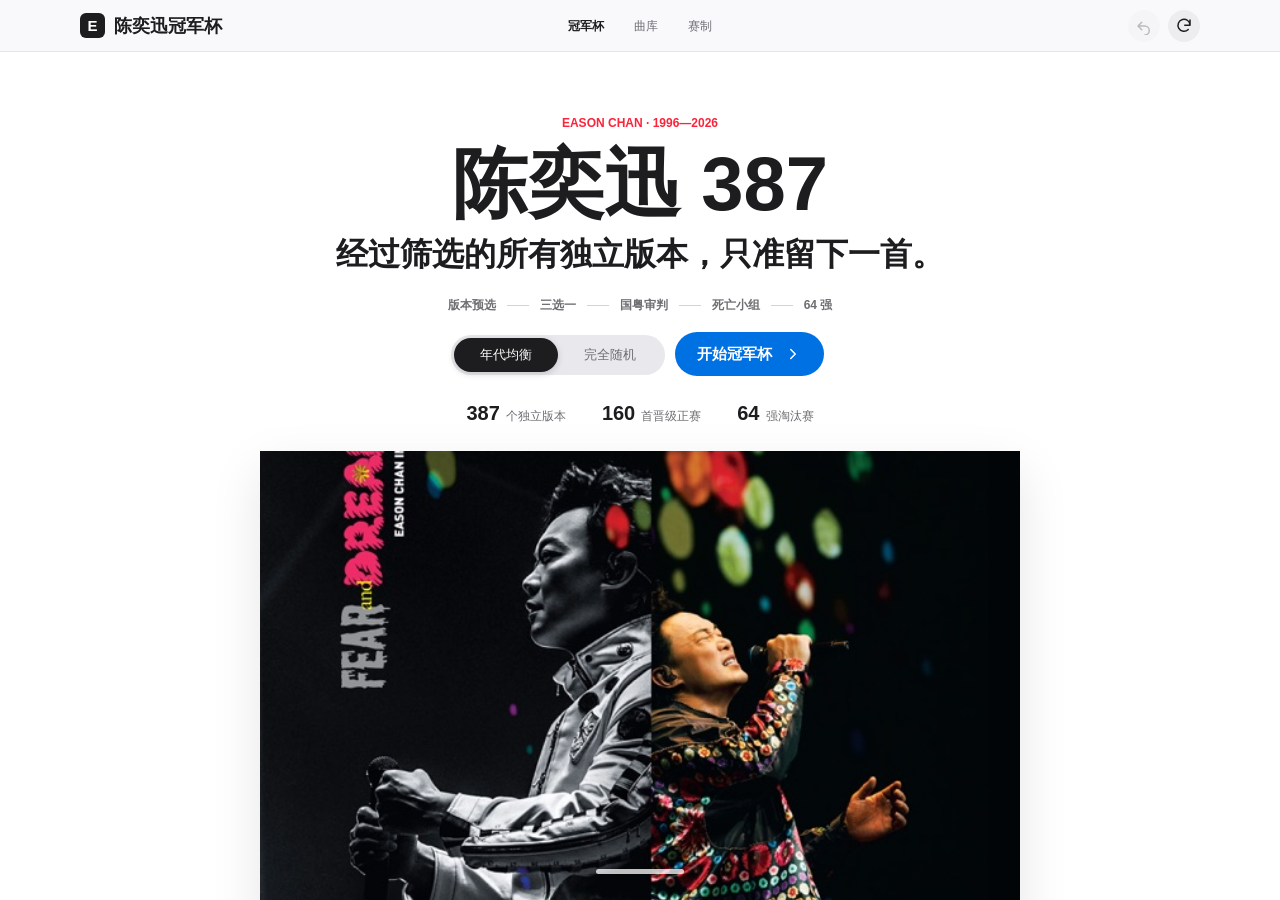
==== index.html @ c393d724 "Publish Eason song cup" ====
<!doctype html>
<html lang="zh-CN">
<head>
  <meta charset="UTF-8">
  <meta name="viewport" content="width=device-width, initial-scale=1.0">
  <meta name="theme-color" content="#f5f5f7">
  <title>陈奕迅 387 | 私人冠军杯</title>
  <link rel="stylesheet" href="styles.css">
</head>
<body>
  <header class="topbar">
    <a class="brand" href="#" aria-label="返回首页"><span class="brand-mark">E</span><span>陈奕迅冠军杯</span></a>
    <nav class="view-tabs" aria-label="页面视图">
      <button class="tab-button active" data-view="game">冠军杯</button>
      <button class="tab-button" data-view="library">曲库</button>
      <button class="tab-button" data-view="method">赛制</button>
    </nav>
    <div class="toolbar">
      <button class="icon-button" id="undoButton" title="撤销上一步" aria-label="撤销上一步" disabled>
        <svg viewBox="0 0 24 24" aria-hidden="true"><path d="M9 7 4 12l5 5M5 12h8a6 6 0 1 1 0 12"/></svg>
      </button>
      <button class="icon-button" id="restartButton" title="重新开始" aria-label="重新开始">
        <svg viewBox="0 0 24 24" aria-hidden="true"><path d="M20 11a8 8 0 1 0-2.34 5.66M20 4v7h-7"/></svg>
      </button>
    </div>
  </header>

  <main>
    <section class="view active" id="gameView">
      <div id="setupScreen" class="setup-screen">
        <div class="cover-stage" aria-hidden="true">
          <img src="assets/covers/1831490372.jpg" alt="">
          <div class="record"><span></span></div>
          <div class="cover-caption"><span data-catalog-size>392</span> VERSIONS · ONE CHAMPION</div>
        </div>
        <div class="setup-copy">
          <p class="eyebrow">EASON CHAN · 1996—2026</p>
          <h1>陈奕迅 <span data-catalog-size>392</span></h1>
          <p class="hero-subtitle">经过筛选的所有独立版本，只准留下一首。</p>
          <div class="format-strip" aria-label="比赛阶段">
            <span>版本预选</span><i></i><span>三选一</span><i></i><span>国粤审判</span><i></i><span>死亡小组</span><i></i><span>64 强</span>
          </div>
          <div class="mode-control" role="group" aria-label="编组方式">
            <button class="mode-button active" data-mode="balanced">年代均衡</button>
            <button class="mode-button" data-mode="random">完全随机</button>
          </div>
          <button class="primary-button" id="startButton">开始冠军杯<svg viewBox="0 0 24 24" aria-hidden="true"><path d="m9 18 6-6-6-6"/></svg></button>
          <button class="resume-button hidden" id="resumeButton">继续上次赛程</button>
          <dl class="game-facts">
            <div><dt data-catalog-size>392</dt><dd>个独立版本</dd></div>
            <div><dt>160</dt><dd>首晋级正赛</dd></div>
            <div><dt>64</dt><dd>强淘汰赛</dd></div>
          </dl>
        </div>
      </div>

      <div id="stageScreen" class="match-screen hidden">
        <div class="match-head">
          <div><p class="eyebrow" id="stageKicker"></p><h2 id="stageTitle"></h2><p class="stage-rule" id="stageRule"></p></div>
          <div class="match-counter"><strong id="stageNumber">01</strong><span id="stageTotal"></span></div>
        </div>
        <div class="progress-track" aria-label="比赛进度"><span id="progressBar"></span></div>
        <div class="group-grid" id="groupGrid"></div>
        <div class="stage-submit-wrap"><button class="primary-button stage-submit" id="stageSubmit" disabled>选出这一首</button></div>
        <div class="decision-ticker"><span id="remainingText"></span><span class="ticker-line"></span><span id="survivorText"></span></div>
      </div>

      <div id="championScreen" class="champion-screen hidden">
        <div class="champion-hero">
          <div class="champion-art"><img id="championCover" src="assets/covers/1831490372.jpg" alt="冠军歌曲封面"><span class="champion-ring"></span><span class="champion-number">01</span></div>
          <div class="champion-copy">
            <p class="eyebrow">YOUR EASON CHAMPION</p><h2 id="championTitle"></h2><p id="championPath" class="champion-path"></p>
            <div class="champion-actions"><button class="primary-button" id="copyButton">复制冠军结果</button><button class="secondary-button" id="downloadSummaryButton">下载总结</button><button class="secondary-button" id="playAgainButton">再选一次</button></div>
            <div class="finalists" id="finalists"></div>
          </div>
        </div>
        <section class="champion-story" aria-labelledby="storyTitle">
          <div class="story-heading"><div><p class="eyebrow">YOUR CHAMPION MAP</p><h3 id="storyTitle">这首歌，是怎么走到最后的</h3></div><p>冠军的每一步、最舍不得的一票，以及最后留在终局的歌，都在这里。</p></div>
          <div class="story-stage">
            <div class="story-lane story-lane-left"><p class="story-lane-title">冠军之路</p><div id="championRoad"></div></div>
            <article class="story-champion" id="storyChampion"></article>
            <div class="story-lane story-lane-right"><p class="story-lane-title">最难放下</p><div id="emotionalMatches"></div></div>
          </div>
          <div class="story-finals" id="storyFinals"></div>
        </section>
        <section class="season-summary" aria-labelledby="summaryTitle">
          <div class="summary-heading"><div><p class="eyebrow">YOUR VOTING STORY</p><h3 id="summaryTitle">你的选择，全部有迹可循。</h3></div><p>从版本预选到最后一票，按阶段回看你保留和淘汰的每一首歌。</p></div>
          <div class="summary-stats" id="summaryStats"></div>
          <div class="summary-highlight" id="summaryHighlight"></div>
          <div class="summary-toolbar"><div class="filter-pills" id="summaryFilters"></div><button class="secondary-button" id="exportVotesButton">导出完整记录</button></div>
          <div class="vote-timeline" id="voteTimeline"></div>
        </section>
      </div>
    </section>

    <section class="view library-view" id="libraryView">
      <div class="section-heading"><div><p class="eyebrow">THE <span data-catalog-size>392</span></p><h2>完整版本曲库</h2></div><p>同名歌曲按Spotify Track ID独立参赛。录音室、现场和特别版本均保留自己的专辑身份，重制版本和你审查排除的重复版本不参赛。</p></div>
      <div class="library-toolbar"><input id="librarySearch" type="search" placeholder="搜索歌曲、版本或专辑" aria-label="搜索歌曲、版本或专辑"><div class="filter-pills" id="libraryFilters"><button class="active" data-filter="all">全部</button><button data-filter="studio">录音室</button><button data-filter="live">现场</button><button data-filter="fear">F&amp;D</button></div></div>
      <div class="library-grid" id="libraryGrid"></div>
    </section>

    <section class="view method-view" id="methodView">
      <div class="section-heading"><div><p class="eyebrow">FORMAT &amp; SOURCES</p><h2>更残酷，也更讲道理。</h2></div><p>版本偏好、语言偏好与最终冠军分开审判；每一个复活资格都由此前表现决定。</p></div>
      <div class="method-grid format-method">
        <article><span>01</span><h3>版本预选</h3><p>国粤对应曲先在各自语种内选择录音室或现场版本。《六月飞霜》单独决出版本冠军。</p></article>
        <article><span>02</span><h3>三选一海选</h3><p>其余版本以三选一为主，产生151个普通席位；国粤候选暂时进入候场区。</p></article>
        <article><span>03</span><h3>国粤审判</h3><p>七组对应曲在海选末尾正面对决，与《六月飞霜》共同补齐160强。</p></article>
        <article><span>04</span><h3>死亡小组</h3><p>40个GSL小组采用两胜晋级、两负出局；小组第二还要参加Page最后机会赛。</p></article>
        <article><span>05</span><h3>有限双败</h3><p>64强前两轮保留一次失败机会，16强起恢复单败，四强以Page赛制决出冠军。</p></article>
      </div>
      <div class="source-band"><div><span class="source-stat" data-catalog-size>392</span><span>个参赛版本</span></div><div><span class="source-stat">104</span><span>张对应专辑封面</span></div><div><span class="source-stat">5+</span><span>个平台交叉核对</span></div></div>
      <div class="source-links">
        <a href="version-review.html">同名版本审查表 →</a>
        <a href="https://musiccup.app" target="_blank" rel="noreferrer">赛制参考：MusicCup ↗</a>
        <a href="https://music.apple.com/hk/artist/%E9%99%B3%E5%A5%95%E8%BF%85/137938148" target="_blank" rel="noreferrer">专辑、封面与试听：Apple Music ↗</a>
        <a href="https://open.spotify.com/artist/2QcZxAgcs2I1q7CtCkl6MI" target="_blank" rel="noreferrer">热门曲目交叉核对：Spotify ↗</a>
        <a href="https://search.bilibili.com/all?keyword=%E9%99%88%E5%A5%95%E8%BF%85%20%E7%BB%8F%E5%85%B8%E6%AD%8C%E6%9B%B2&order=click" target="_blank" rel="noreferrer">中文热度交叉核对：哔哩哔哩 ↗</a>
      </div>
      <p class="disclaimer">平台热度只用于选入曲库，不在游戏中显示名次或伪精确分数。歌曲、封面与试听版权归原权利人所有。</p>
    </section>
  </main>
  <div class="toast" id="toast" role="status" aria-live="polite"></div><audio id="previewAudio" preload="none"></audio>
  <script src="music-data.js"></script><script src="spotify-catalog.js"></script><script src="spotify-media.js"></script><script src="track-previews.js"></script><script src="review-exclusions.js"></script><script src="version-review-decisions.js"></script><script src="app.js"></script>
</body>
</html>
---- styles.css ----
:root {
  --page: #f5f5f7;
  --surface: #ffffff;
  --ink: #1d1d1f;
  --secondary: #6e6e73;
  --line: #d2d2d7;
  --soft: #e8e8ed;
  --blue: #0071e3;
  --blue-hover: #0077ed;
  --music: #fa243c;
  --green: #0a8f5b;
  --shadow: 0 18px 48px rgba(0, 0, 0, .1);
}

* { box-sizing: border-box; }
html { scroll-behavior: smooth; }
body {
  margin: 0;
  min-width: 320px;
  min-height: 100vh;
  color: var(--ink);
  background: var(--page);
  font-family: -apple-system, BlinkMacSystemFont, "SF Pro Display", "SF Pro Text", "PingFang SC", "Microsoft YaHei", sans-serif;
  -webkit-font-smoothing: antialiased;
}
button, a { font: inherit; }
button { color: inherit; }
svg { width: 18px; height: 18px; fill: none; stroke: currentColor; stroke-width: 2; stroke-linecap: round; stroke-linejoin: round; }
.hidden { display: none !important; }

.topbar {
  position: sticky;
  top: 0;
  z-index: 30;
  height: 52px;
  display: grid;
  grid-template-columns: 1fr auto 1fr;
  align-items: center;
  padding: 0 max(22px, calc((100vw - 1120px) / 2));
  border-bottom: 1px solid rgba(0, 0, 0, .08);
  background: rgba(250, 250, 252, .86);
  backdrop-filter: saturate(180%) blur(20px);
}
.brand { display: inline-flex; align-items: center; gap: 9px; width: max-content; color: inherit; text-decoration: none; font-size: 18px; font-weight: 650; }
.brand-mark { display: grid; place-items: center; width: 25px; height: 25px; border-radius: 6px; color: #fff; background: var(--ink); font-size: 15px; font-weight: 700; }
.view-tabs { display: flex; align-items: center; gap: 30px; }
.tab-button, .mode-button { border: 0; background: transparent; cursor: pointer; }
.tab-button { padding: 16px 0 14px; color: var(--secondary); font-size: 12px; }
.tab-button:hover, .tab-button.active { color: var(--ink); }
.tab-button.active { font-weight: 650; }
.toolbar { display: flex; justify-content: flex-end; gap: 8px; }
.icon-button { display: grid; place-items: center; width: 32px; height: 32px; border: 0; border-radius: 50%; background: rgba(0, 0, 0, .05); cursor: pointer; }
.icon-button:hover:not(:disabled) { background: rgba(0, 0, 0, .1); }
.icon-button:disabled { opacity: .28; cursor: not-allowed; }

main { min-height: calc(100vh - 52px); }
.view { display: none; }
.view.active { display: block; }

.setup-screen {
  min-height: calc(100vh - 52px);
  display: grid;
  grid-template-areas: "copy" "media";
  grid-template-rows: auto minmax(280px, 1fr);
  align-items: center;
  justify-items: center;
  gap: 26px;
  overflow: hidden;
  padding: 64px 24px 26px;
  background: var(--surface);
}
.setup-copy { grid-area: copy; position: relative; z-index: 2; max-width: 920px; text-align: center; }
.eyebrow { margin: 0 0 14px; color: var(--music); font-size: 12px; font-weight: 700; }
.setup-copy h1 { margin: 0; font-size: 76px; line-height: 1.04; font-weight: 700; }
.hero-subtitle { margin: 12px 0 0; font-size: 32px; line-height: 1.2; font-weight: 600; }
.intro { margin: 18px 0 26px; color: var(--secondary); font-size: 19px; line-height: 1.5; }
.mode-control { display: inline-flex; padding: 3px; border-radius: 999px; background: var(--soft); }
.mode-button { min-width: 104px; padding: 8px 18px; border-radius: 999px; color: var(--secondary); font-size: 13px; }
.mode-button.active { color: var(--surface); background: var(--ink); box-shadow: 0 2px 7px rgba(0, 0, 0, .16); }
.primary-button, .secondary-button, .resume-button {
  min-height: 44px;
  padding: 0 22px;
  border: 0;
  border-radius: 999px;
  font-size: 15px;
  font-weight: 600;
  cursor: pointer;
}
.primary-button { display: inline-flex; align-items: center; justify-content: center; gap: 12px; margin: 16px 5px 0; color: #fff; background: var(--blue); }
.primary-button:hover { background: var(--blue-hover); }
.secondary-button, .resume-button { background: var(--soft); }
.secondary-button:hover, .resume-button:hover { background: #dedee3; }
.resume-button { margin: 10px auto 0; }
.game-facts { display: flex; justify-content: center; gap: 36px; margin: 26px 0 0; }
.game-facts div { display: flex; align-items: baseline; gap: 6px; }
.game-facts dt { font-size: 20px; font-weight: 650; }
.game-facts dd { margin: 0; color: var(--secondary); font-size: 12px; }
.cover-stage { grid-area: media; position: relative; align-self: end; width: min(840px, 90vw); height: 100%; min-height: 280px; max-height: 430px; }
.cover-stage > img { position: absolute; left: 50%; bottom: -16%; width: min(760px, 88vw); height: 116%; transform: translateX(-50%); object-fit: cover; object-position: center 42%; box-shadow: var(--shadow); }
.cover-stage::after { content: ""; position: absolute; left: 50%; bottom: 0; width: 88px; height: 5px; transform: translateX(-50%); border-radius: 999px; background: rgba(255, 255, 255, .75); }
.record, .cover-caption { display: none; }

.match-screen { max-width: 1120px; margin: 0 auto; padding: 54px 32px 72px; }
.match-head { display: flex; align-items: end; justify-content: space-between; max-width: 980px; margin: 0 auto; }
.match-head .eyebrow { margin-bottom: 6px; color: var(--secondary); }
.match-head h2 { margin: 0; font-size: 40px; line-height: 1.1; font-weight: 650; }
.match-counter { display: flex; align-items: baseline; }
.match-counter strong { font-size: 38px; font-weight: 650; }
.match-counter span { color: var(--secondary); font-size: 16px; }
.progress-track { max-width: 980px; height: 4px; margin: 22px auto 34px; overflow: hidden; border-radius: 999px; background: var(--soft); }
.progress-track span { display: block; width: 0; height: 100%; border-radius: inherit; background: var(--blue); transition: width .35s ease; }
.matchup { display: grid; grid-template-columns: minmax(0, 1fr) 52px minmax(0, 1fr); align-items: center; gap: 18px; max-width: 980px; margin: 0 auto; }
.versus { display: grid; place-items: center; color: var(--secondary); font-size: 13px; font-weight: 650; text-transform: uppercase; }
.song-card { display: grid; grid-template-rows: auto minmax(205px, auto) 56px; min-width: 0; overflow: hidden; border-radius: 8px; background: var(--surface); box-shadow: 0 2px 18px rgba(0, 0, 0, .07); }
.song-cover { width: 100%; aspect-ratio: 1 / .78; object-fit: cover; background: var(--soft); }
.song-pick { display: block; width: 100%; min-height: 205px; padding: 0; border: 0; background: var(--surface); color: inherit; text-align: left; cursor: pointer; }
.song-pick:hover .pick-arrow { background: var(--blue-hover); }
.song-pick:focus-visible { outline: 4px solid rgba(0, 113, 227, .35); outline-offset: -4px; }
.song-inner { display: flex; flex-direction: column; min-height: 205px; padding: 24px 26px 20px; }
.song-meta { display: flex; align-items: center; justify-content: space-between; color: var(--secondary); font-size: 12px; font-weight: 550; }
.song-title { margin: 28px 0 24px; overflow-wrap: anywhere; font-size: 40px; line-height: 1.08; font-weight: 650; }
.song-footer { display: flex; align-items: center; justify-content: space-between; margin-top: auto; padding-top: 16px; border-top: 1px solid var(--soft); color: var(--blue); font-size: 13px; font-weight: 600; }
.pick-arrow { display: grid; place-items: center; width: 30px; height: 30px; border-radius: 50%; color: #fff; background: var(--blue); }
.preview-bar { display: flex; align-items: center; justify-content: space-between; height: 56px; padding: 0 16px; border-top: 1px solid var(--soft); background: #fbfbfd; }
.preview-bar a, .preview-bar > span { color: var(--blue); font-size: 11px; text-decoration: none; }
.preview-bar > span { color: var(--secondary); }
.preview-button { display: inline-flex; align-items: center; gap: 8px; min-width: 118px; height: 34px; padding: 0 13px; border: 0; border-radius: 999px; background: var(--soft); font-size: 12px; font-weight: 600; cursor: pointer; }
.preview-button:hover:not(:disabled), .preview-button.playing { color: #fff; background: var(--music); }
.preview-button:disabled { opacity: .45; cursor: not-allowed; }
.preview-button svg { width: 14px; height: 14px; fill: currentColor; }
.preview-unavailable { color: var(--secondary); font-size: 11px; }
.decision-ticker { display: flex; align-items: center; gap: 14px; max-width: 980px; margin: 22px auto 0; color: var(--secondary); font-size: 11px; }
.ticker-line { flex: 1; height: 1px; background: var(--line); }

.champion-screen { min-height: calc(100vh - 52px); display: grid; grid-template-columns: 440px minmax(0, 1fr); align-items: center; gap: 76px; max-width: 1100px; margin: 0 auto; padding: 64px 32px 86px; }
.champion-art { position: relative; width: 100%; }
.champion-art img { display: block; width: 100%; aspect-ratio: 1; object-fit: cover; border-radius: 8px; box-shadow: var(--shadow); }
.champion-ring { display: none; }
.champion-number { position: absolute; right: -18px; top: -24px; display: grid; place-items: center; width: 72px; height: 72px; border-radius: 50%; color: #fff; background: var(--music); font-size: 24px; font-weight: 700; box-shadow: 0 8px 24px rgba(250, 36, 60, .28); }
.champion-copy h2 { margin: 0; overflow-wrap: anywhere; font-size: 72px; line-height: 1; font-weight: 700; }
.champion-path { max-width: 560px; margin: 22px 0; color: var(--secondary); font-size: 17px; line-height: 1.6; }
.champion-actions { display: flex; gap: 8px; }
.champion-actions .primary-button { margin: 0; }
.finalists { display: grid; grid-template-columns: repeat(3, 1fr); gap: 18px; margin-top: 42px; }
.finalist { padding-top: 14px; border-top: 1px solid var(--line); }
.finalist span { display: block; color: var(--secondary); font-size: 11px; }
.finalist strong { display: block; margin-top: 5px; font-size: 16px; font-weight: 600; }

.method-view { max-width: 1120px; margin: 0 auto; padding: 74px 32px 110px; }
.section-heading { display: grid; grid-template-columns: 1fr 1fr; align-items: end; gap: 64px; margin-bottom: 48px; }
.section-heading h2 { margin: 0; font-size: 56px; line-height: 1.05; font-weight: 700; }
.section-heading > p { margin: 0 0 5px; color: var(--secondary); font-size: 16px; line-height: 1.6; }
.preview-button.compact { min-width: 70px; }

.method-grid { display: grid; grid-template-columns: repeat(3, 1fr); border-top: 1px solid var(--line); border-bottom: 1px solid var(--line); }
.method-grid article { padding: 34px 30px 42px 0; }
.method-grid article + article { padding-left: 30px; border-left: 1px solid var(--line); }
.method-grid span { color: var(--blue); font-size: 16px; font-weight: 650; }
.method-grid h3 { margin: 48px 0 10px; font-size: 24px; font-weight: 650; }
.method-grid p { margin: 0; color: var(--secondary); font-size: 14px; line-height: 1.7; }
.source-band { display: grid; grid-template-columns: repeat(3, 1fr); margin-top: 52px; overflow: hidden; border-radius: 8px; background: var(--ink); color: #fff; }
.source-band > div { padding: 28px 30px; }
.source-band > div + div { border-left: 1px solid rgba(255, 255, 255, .2); }
.source-stat { display: block; margin-bottom: 4px; font-size: 34px; font-weight: 650; }
.source-band div:nth-child(1) .source-stat { color: #64d2ff; }
.source-band div:nth-child(2) .source-stat { color: #ff6482; }
.source-band div:nth-child(3) .source-stat { color: #ffd60a; }
.source-links { display: flex; flex-wrap: wrap; gap: 12px 24px; margin-top: 28px; }
.source-links a { color: var(--blue); font-size: 13px; font-weight: 600; text-decoration: none; }
.source-links a:hover { text-decoration: underline; }
.disclaimer { margin-top: 34px; color: var(--secondary); font-size: 11px; line-height: 1.6; }
.toast { position: fixed; left: 50%; bottom: 28px; z-index: 50; transform: translate(-50%, 16px); padding: 11px 17px; border-radius: 999px; color: #fff; background: rgba(29, 29, 31, .92); font-size: 13px; opacity: 0; pointer-events: none; transition: .24s ease; backdrop-filter: blur(12px); }
.toast.show { transform: translate(-50%, 0); opacity: 1; }

@media (max-width: 900px) {
  .topbar { grid-template-columns: 1fr auto; padding: 0 20px; }
  .view-tabs { position: fixed; left: 50%; bottom: 12px; z-index: 40; gap: 6px; height: 50px; padding: 5px; transform: translateX(-50%); border: 1px solid rgba(0, 0, 0, .08); border-radius: 999px; background: rgba(250, 250, 252, .88); box-shadow: 0 8px 28px rgba(0, 0, 0, .14); backdrop-filter: saturate(180%) blur(20px); }
  .tab-button { min-width: 66px; padding: 10px 14px; border-radius: 999px; text-align: center; }
  .tab-button.active { background: var(--ink); color: #fff; }
  main { padding-bottom: 68px; }
  .setup-screen { min-height: calc(100vh - 52px - 68px); padding-top: 48px; }
  .setup-copy h1 { font-size: 58px; }
  .hero-subtitle { font-size: 26px; }
  .match-screen { padding: 38px 20px 82px; }
  .matchup { grid-template-columns: 1fr; max-width: 560px; }
  .versus { height: 26px; }
  .song-card { grid-template-rows: auto minmax(180px, auto) 56px; }
  .song-cover { aspect-ratio: 1 / .62; }
  .song-pick, .song-inner { min-height: 180px; }
  .song-title { font-size: 38px; }
  .champion-screen { min-height: auto; grid-template-columns: 1fr; gap: 48px; max-width: 620px; padding: 48px 24px 100px; }
  .champion-art { width: min(78vw, 420px); margin: 0 auto; }
  .champion-copy { text-align: center; }
  .champion-copy h2 { font-size: 58px; }
  .champion-path { margin-left: auto; margin-right: auto; }
  .champion-actions, .finalists { justify-content: center; }
  .section-heading { grid-template-columns: 1fr; gap: 16px; }
  .method-grid { grid-template-columns: 1fr; }
  .method-grid article, .method-grid article + article { padding: 28px 0; border-left: 0; border-top: 1px solid var(--line); }
  .method-grid article:first-child { border-top: 0; }
  .method-grid h3 { margin-top: 20px; }
  .source-band { grid-template-columns: 1fr; }
  .source-band > div + div { border-left: 0; border-top: 1px solid rgba(255, 255, 255, .2); }
}

@media (max-width: 560px) {
  .brand > span:last-child { font-size: 16px; }
  .toolbar { gap: 3px; }
  .setup-screen { grid-template-rows: auto 260px; gap: 18px; padding: 42px 16px 0; }
  .setup-copy h1 { font-size: 46px; }
  .hero-subtitle { font-size: 22px; }
  .intro { margin: 13px 0 20px; font-size: 16px; }
  .game-facts { gap: 18px; margin-top: 20px; }
  .game-facts div { display: block; }
  .game-facts dd { margin-top: 2px; }
  .cover-stage { min-height: 250px; }
  .cover-stage > img { bottom: -4%; width: 94vw; height: 105%; }
  .match-head h2 { font-size: 32px; }
  .match-counter strong { font-size: 30px; }
  .song-inner { padding: 22px; }
  .song-title { font-size: 34px; }
  .preview-bar { padding: 0 12px; }
  .champion-copy h2 { font-size: 48px; }
  .champion-actions { flex-direction: column; }
  .finalists { grid-template-columns: 1fr; text-align: left; }
  .method-view { padding: 48px 16px 100px; }
  .section-heading h2 { font-size: 42px; }
  .preview-button.compact { min-width: 34px; width: 34px; padding: 0; justify-content: center; }
  .preview-button.compact span { display: none; }
}

@media (prefers-reduced-motion: reduce) {
  *, *::before, *::after { scroll-behavior: auto !important; transition: none !important; }
}

/* 470-version cup */
.format-strip { display: flex; align-items: center; justify-content: center; gap: 11px; margin: 24px 0 2px; color: var(--secondary); font-size: 12px; font-weight: 600; }
.format-strip i { width: 22px; height: 1px; background: var(--line); }
.stage-rule { max-width: 620px; margin: 8px 0 0; color: var(--secondary); font-size: 14px; line-height: 1.5; }
.group-grid { display: grid; grid-template-columns: repeat(4, minmax(0, 1fr)); gap: 14px; max-width: 1080px; margin: 0 auto; }
.group-grid.size-2 { grid-template-columns: repeat(2, minmax(0, 1fr)); max-width: 760px; }
.group-grid.size-3 { grid-template-columns: repeat(3, minmax(0, 1fr)); max-width: 980px; }
.group-grid.size-5, .group-grid.size-6 { grid-template-columns: repeat(3, minmax(0, 1fr)); max-width: 980px; }
.group-card { min-width: 0; overflow: hidden; border: 1px solid rgba(0, 0, 0, .08); border-radius: 8px; background: var(--surface); box-shadow: 0 4px 20px rgba(0, 0, 0, .05); cursor: pointer; transition: transform .2s ease, border-color .2s ease, box-shadow .2s ease; }
.group-card:hover { transform: translateY(-2px); box-shadow: 0 10px 30px rgba(0, 0, 0, .09); }
.group-card.selected { border-color: var(--blue); box-shadow: 0 0 0 3px rgba(0, 113, 227, .18), 0 12px 32px rgba(0, 0, 0, .1); }
.card-cover-wrap { position: relative; }
.group-card .song-cover { display: block; aspect-ratio: 1; }
.selection-mark { position: absolute; top: 10px; right: 10px; display: grid; place-items: center; width: 28px; height: 28px; border-radius: 50%; color: transparent; background: rgba(255, 255, 255, .86); font-size: 14px; font-weight: 800; backdrop-filter: blur(12px); }
.group-card.selected .selection-mark { color: #fff; background: var(--blue); }
.group-card-copy { min-height: 118px; padding: 17px 17px 13px; }
.edition-label { display: block; min-height: 15px; color: var(--music); font-size: 10px; font-weight: 750; }
.group-card h3 { margin: 7px 0 6px; overflow-wrap: anywhere; font-size: 21px; line-height: 1.18; font-weight: 650; }
.group-card p { margin: 0; color: var(--secondary); font-size: 11px; line-height: 1.45; }
.group-card .preview-bar { min-height: 48px; padding: 0 14px; }
.stage-submit-wrap { position: sticky; bottom: 14px; z-index: 12; display: flex; justify-content: center; width: max-content; min-height: 66px; margin: 0 auto; padding: 0 8px 8px; border-radius: 999px; background: rgba(245, 245, 247, .9); backdrop-filter: saturate(180%) blur(16px); }
.stage-submit { min-width: 170px; }
.stage-submit:disabled { opacity: .35; cursor: not-allowed; }
.library-view, .method-view { max-width: 1160px; margin: 0 auto; padding: 72px 32px 100px; }
.library-toolbar { display: flex; align-items: center; justify-content: space-between; gap: 18px; margin: 38px 0 22px; }
.library-toolbar input { width: min(420px, 100%); height: 42px; padding: 0 15px; border: 1px solid var(--line); border-radius: 8px; outline: none; background: var(--surface); font-size: 14px; }
.library-toolbar input:focus { border-color: var(--blue); box-shadow: 0 0 0 3px rgba(0, 113, 227, .14); }
.filter-pills { display: flex; padding: 3px; border-radius: 999px; background: var(--soft); }
.filter-pills button { padding: 7px 13px; border: 0; border-radius: 999px; color: var(--secondary); background: transparent; font-size: 12px; cursor: pointer; }
.filter-pills button.active { color: #fff; background: var(--ink); }
.library-grid { display: grid; grid-template-columns: repeat(5, minmax(0, 1fr)); gap: 14px; }
.library-grid .group-card-copy { min-height: 116px; padding: 14px 14px 10px; }
.library-grid .group-card h3 { font-size: 17px; }
.library-grid .preview-bar { padding: 0 10px; }
.empty-state { grid-column: 1 / -1; padding: 80px 0; color: var(--secondary); text-align: center; }
.format-method { grid-template-columns: repeat(5, 1fr); }

.champion-screen { display: block; max-width: none; padding: 0 0 100px; }
.champion-hero { display: grid; grid-template-columns: 440px minmax(0, 1fr); align-items: center; gap: 76px; max-width: 1100px; min-height: calc(100vh - 52px); margin: 0 auto; padding: 64px 32px 86px; }
.champion-story { padding: 84px max(32px, calc((100vw - 1220px) / 2)); border-top: 1px solid var(--line); background: #101011; color: #f5f5f7; }
.story-heading { display: grid; grid-template-columns: 1fr 1fr; align-items: end; gap: 70px; margin-bottom: 46px; }
.story-heading .eyebrow { color: #ff5a67; }
.story-heading h3 { margin: 0; max-width: 650px; font-size: 48px; line-height: 1.08; }
.story-heading > p { margin: 0 0 4px; color: #a1a1a6; font-size: 16px; line-height: 1.6; }
.story-stage { display: grid; grid-template-columns: minmax(240px, 1fr) minmax(270px, 330px) minmax(240px, 1fr); align-items: center; gap: 30px; min-height: 610px; }
.story-lane { display: grid; gap: 10px; align-content: center; }
.story-lane-title { margin: 0 0 8px; color: #a1a1a6; font-size: 11px; font-weight: 700; letter-spacing: .08em; text-transform: uppercase; }
.story-path-item, .story-tension-item { position: relative; display: grid; min-width: 0; border: 1px solid #38383d; background: #1b1b1d; }
.story-path-item { grid-template-columns: 42px minmax(0, 1fr); align-items: center; gap: 11px; padding: 9px; }
.story-path-item::after { position: absolute; top: 50%; right: -30px; width: 29px; height: 1px; background: #4c4c51; content: ""; }
.story-path-item img { width: 42px; height: 42px; object-fit: cover; }
.story-path-item span, .story-tension-item span { display: block; overflow: hidden; color: #a1a1a6; font-size: 10px; text-overflow: ellipsis; white-space: nowrap; }
.story-path-item strong, .story-tension-item strong { display: block; overflow: hidden; margin-top: 3px; font-size: 14px; text-overflow: ellipsis; white-space: nowrap; }
.story-champion { position: relative; display: grid; justify-items: center; padding: 26px; border: 1px solid #ff5a67; background: #1d1d1f; text-align: center; box-shadow: 0 0 0 8px #101011, 0 0 0 9px #343438; }
.story-champion::before, .story-champion::after { position: absolute; top: 50%; width: 30px; height: 1px; background: #ff5a67; content: ""; }
.story-champion::before { left: -39px; }
.story-champion::after { right: -39px; }
.story-champion img { width: min(210px, 100%); aspect-ratio: 1; object-fit: cover; }
.story-champion .eyebrow { margin: 18px 0 7px; color: #ff5a67; }
.story-champion h4 { margin: 0; overflow-wrap: anywhere; font-size: 31px; line-height: 1.08; }
.story-champion p:last-child { margin: 8px 0 0; color: #a1a1a6; font-size: 12px; }
.story-tension-item { grid-template-columns: 1fr 24px 1fr; align-items: center; gap: 8px; padding: 9px; }
.story-tension-item::before { position: absolute; top: 50%; left: -30px; width: 29px; height: 1px; background: #4c4c51; content: ""; }
.story-tension-song { display: grid; grid-template-columns: 34px minmax(0, 1fr); align-items: center; gap: 8px; min-width: 0; }
.story-tension-song img { width: 34px; height: 34px; object-fit: cover; }
.story-tension-vs { color: #ff5a67; font-size: 10px; font-weight: 700; text-align: center; }
.story-finals { display: grid; grid-template-columns: repeat(3, minmax(0, 1fr)); gap: 12px; max-width: 780px; margin: 44px auto 0; }
.story-finalist { display: grid; grid-template-columns: 44px minmax(0, 1fr); align-items: center; gap: 11px; min-width: 0; padding: 10px; border-top: 1px solid #4c4c51; }
.story-finalist img { width: 44px; height: 44px; object-fit: cover; }
.story-finalist span { display: block; color: #a1a1a6; font-size: 10px; }
.story-finalist strong { display: block; overflow: hidden; margin-top: 3px; font-size: 14px; text-overflow: ellipsis; white-space: nowrap; }
.story-empty { margin: 0; color: #a1a1a6; font-size: 13px; }
.season-summary { padding: 84px max(32px, calc((100vw - 1100px) / 2)); border-top: 1px solid var(--line); background: var(--surface); }
.summary-heading { display: grid; grid-template-columns: 1fr 1fr; align-items: end; gap: 70px; margin-bottom: 44px; }
.summary-heading h3 { margin: 0; max-width: 650px; font-size: 48px; line-height: 1.08; }
.summary-heading > p { margin: 0 0 4px; color: var(--secondary); font-size: 16px; line-height: 1.6; }
.summary-stats { display: grid; grid-template-columns: repeat(4, 1fr); border-top: 1px solid var(--line); border-bottom: 1px solid var(--line); }
.summary-stats div { min-width: 0; padding: 25px 22px 25px 0; }
.summary-stats div + div { padding-left: 22px; border-left: 1px solid var(--line); }
.summary-stats strong { display: block; overflow-wrap: anywhere; font-size: 30px; font-weight: 650; }
.summary-stats span { display: block; margin-top: 5px; color: var(--secondary); font-size: 12px; }
.summary-highlight { margin: 50px 0; padding-left: 24px; border-left: 4px solid var(--music); }
.summary-highlight span { color: var(--music); font-size: 12px; font-weight: 700; }
.summary-highlight h4 { margin: 9px 0 4px; font-size: 34px; }
.summary-highlight p { margin: 0; color: var(--secondary); }
.summary-toolbar { display: flex; align-items: center; justify-content: space-between; gap: 20px; margin-bottom: 22px; }
.summary-toolbar .filter-pills { max-width: calc(100% - 180px); overflow-x: auto; }
.summary-toolbar .filter-pills button { flex: 0 0 auto; }
.summary-toolbar .secondary-button { flex: 0 0 auto; }
.vote-timeline { border-top: 1px solid var(--line); }
.vote-row { display: grid; grid-template-columns: 50px 56px minmax(0, 1fr); align-items: center; gap: 16px; min-height: 88px; border-bottom: 1px solid var(--line); }
.vote-index { color: var(--secondary); font-size: 11px; font-variant-numeric: tabular-nums; }
.vote-row img { width: 52px; height: 52px; border-radius: 6px; object-fit: cover; }
.vote-row div { min-width: 0; }
.vote-row div > span { color: var(--secondary); font-size: 10px; }
.vote-row strong { display: block; margin: 3px 0; overflow-wrap: anywhere; font-size: 16px; }
.vote-row p { margin: 0; overflow: hidden; color: var(--secondary); font-size: 11px; text-overflow: ellipsis; white-space: nowrap; }

@media (max-width: 900px) {
  .group-grid, .group-grid.size-5, .group-grid.size-6 { grid-template-columns: repeat(2, minmax(0, 1fr)); }
  .library-grid { grid-template-columns: repeat(3, minmax(0, 1fr)); }
  .format-method { grid-template-columns: 1fr 1fr; }
  .format-method article:nth-child(odd) { border-left: 0; }
  .library-view { padding: 48px 20px 100px; }
  .champion-hero { grid-template-columns: 1fr; gap: 48px; min-height: auto; max-width: 620px; padding: 48px 24px 80px; }
  .champion-story { padding: 64px 24px; }
  .story-heading { grid-template-columns: 1fr; gap: 16px; }
  .story-stage { grid-template-columns: 1fr; gap: 30px; }
  .story-lane { grid-template-columns: repeat(2, minmax(0, 1fr)); align-content: stretch; }
  .story-lane-title { grid-column: 1 / -1; }
  .story-path-item::after, .story-tension-item::before, .story-champion::before, .story-champion::after { display: none; }
  .story-champion { order: -1; max-width: 330px; width: 100%; justify-self: center; }
  .summary-heading { grid-template-columns: 1fr; gap: 16px; }
  .summary-stats { grid-template-columns: 1fr 1fr; }
  .summary-stats div:nth-child(3) { border-left: 0; border-top: 1px solid var(--line); }
  .summary-stats div:nth-child(4) { border-top: 1px solid var(--line); }
}

@media (max-width: 560px) {
  .format-strip { gap: 6px; font-size: 10px; }
  .format-strip i { width: 10px; }
  .group-grid, .group-grid.size-2, .group-grid.size-5, .group-grid.size-6 { grid-template-columns: 1fr 1fr; gap: 9px; }
  .group-grid.size-3 { grid-template-columns: 1fr; max-width: 420px; }
  .group-card-copy { min-height: 104px; padding: 13px 12px 10px; }
  .group-card h3 { font-size: 17px; }
  .group-card p { font-size: 10px; }
  .group-card .preview-bar { min-height: 44px; padding: 0 8px; }
  .group-card .store-link { font-size: 10px; }
  .library-toolbar { align-items: stretch; flex-direction: column; }
  .library-grid { grid-template-columns: 1fr 1fr; gap: 9px; }
  .format-method { grid-template-columns: 1fr; }
  .topbar { padding: 0 12px; }
  .season-summary { padding: 56px 16px 90px; }
  .champion-story { padding: 52px 16px; }
  .story-heading h3 { font-size: 36px; }
  .story-lane { grid-template-columns: 1fr; }
  .story-finals { grid-template-columns: 1fr; gap: 0; }
  .summary-heading h3 { font-size: 36px; }
  .summary-stats { grid-template-columns: 1fr; }
  .summary-stats div, .summary-stats div + div { padding: 18px 0; border-left: 0; border-top: 1px solid var(--line); }
  .summary-stats div:first-child { border-top: 0; }
  .summary-toolbar { align-items: stretch; flex-direction: column; }
  .summary-toolbar .filter-pills { max-width: 100%; }
  .vote-row { grid-template-columns: 34px 46px minmax(0, 1fr); gap: 10px; }
  .vote-row img { width: 44px; height: 44px; }
}
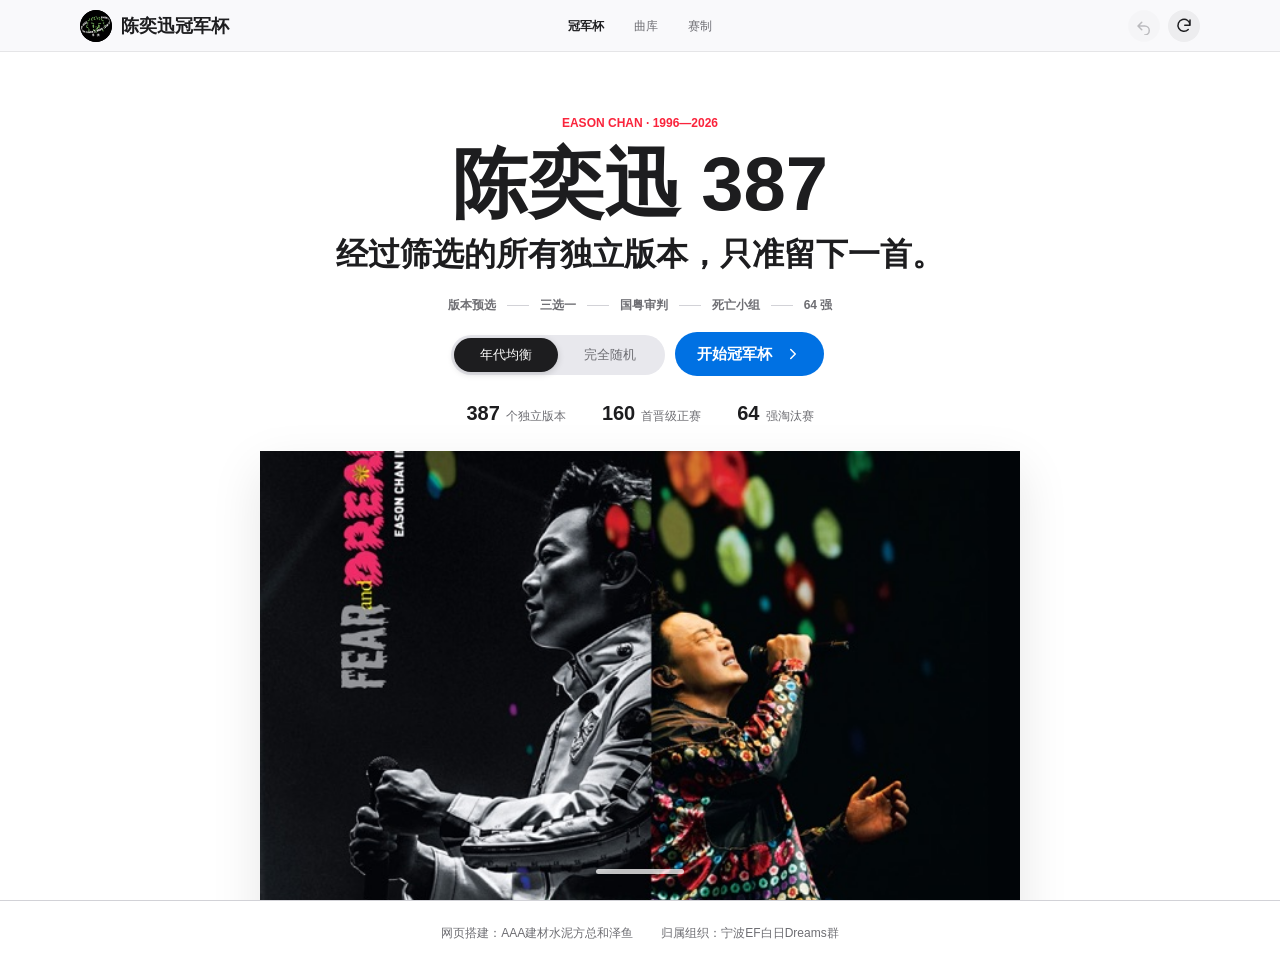
==== commit 4111c499: "Apply EF branding and add poster test page" ====
--- a/index.html
+++ b/index.html
@@ -4,12 +4,14 @@
   <meta charset="UTF-8">
   <meta name="viewport" content="width=device-width, initial-scale=1.0">
   <meta name="theme-color" content="#f5f5f7">
+  <link rel="manifest" href="manifest.webmanifest">
+  <link rel="icon" type="image/png" href="assets/branding/ningbo-ef-logo-square.png">
   <title>陈奕迅 387 | 私人冠军杯</title>
   <link rel="stylesheet" href="styles.css">
 </head>
 <body>
   <header class="topbar">
-    <a class="brand" href="#" aria-label="返回首页"><span class="brand-mark">E</span><span>陈奕迅冠军杯</span></a>
+    <a class="brand" href="#" aria-label="返回首页"><img class="brand-logo" src="assets/branding/ningbo-ef-logo-square.png" alt=""><span>陈奕迅冠军杯</span></a>
     <nav class="view-tabs" aria-label="页面视图">
       <button class="tab-button active" data-view="game">冠军杯</button>
       <button class="tab-button" data-view="library">曲库</button>
@@ -70,7 +72,7 @@
           <div class="champion-art"><img id="championCover" src="assets/covers/1831490372.jpg" alt="冠军歌曲封面"><span class="champion-ring"></span><span class="champion-number">01</span></div>
           <div class="champion-copy">
             <p class="eyebrow">YOUR EASON CHAMPION</p><h2 id="championTitle"></h2><p id="championPath" class="champion-path"></p>
-            <div class="champion-actions"><button class="primary-button" id="copyButton">复制冠军结果</button><button class="secondary-button" id="downloadSummaryButton">下载总结</button><button class="secondary-button" id="playAgainButton">再选一次</button></div>
+            <div class="champion-actions"><button class="primary-button" id="copyButton">复制冠军结果</button><button class="secondary-button" id="downloadSummaryButton">生成结果图</button><button class="secondary-button" id="playAgainButton">再选一次</button></div>
             <div class="finalists" id="finalists"></div>
           </div>
         </div>
@@ -87,7 +89,7 @@
           <div class="summary-heading"><div><p class="eyebrow">YOUR VOTING STORY</p><h3 id="summaryTitle">你的选择，全部有迹可循。</h3></div><p>从版本预选到最后一票，按阶段回看你保留和淘汰的每一首歌。</p></div>
           <div class="summary-stats" id="summaryStats"></div>
           <div class="summary-highlight" id="summaryHighlight"></div>
-          <div class="summary-toolbar"><div class="filter-pills" id="summaryFilters"></div><button class="secondary-button" id="exportVotesButton">导出完整记录</button></div>
+          <div class="summary-toolbar"><div class="filter-pills" id="summaryFilters"></div><button class="secondary-button hidden" id="exportVotesButton">导出完整记录</button></div>
           <div class="vote-timeline" id="voteTimeline"></div>
         </section>
       </div>
@@ -119,7 +121,29 @@
       <p class="disclaimer">平台热度只用于选入曲库，不在游戏中显示名次或伪精确分数。歌曲、封面与试听版权归原权利人所有。</p>
     </section>
   </main>
+  <footer class="site-footer">
+    <p>网页搭建：AAA建材水泥方总和泽鱼</p>
+    <p>归属组织：宁波EF白日Dreams群</p>
+  </footer>
+  <div class="result-poster-modal hidden" id="resultPosterModal" role="dialog" aria-modal="true" aria-labelledby="resultPosterTitle">
+    <div class="result-poster-dialog">
+      <div class="result-poster-head">
+        <div><p class="eyebrow">SHARE YOUR CHAMPION</p><h2 id="resultPosterTitle">保存你的冠军之路</h2></div>
+        <button class="poster-close-button" id="closePosterButton" type="button" aria-label="关闭结果图预览">×</button>
+      </div>
+      <div class="result-poster-stage" id="resultPosterStage" aria-live="polite">
+        <div class="poster-generating" id="posterGenerating"><span></span><strong>正在生成高清结果图</strong><p>封面、32强路径和固定网站二维码正在合成。</p></div>
+        <img class="result-poster-preview hidden" id="resultPosterPreview" alt="个人冠军杯结果图">
+      </div>
+      <p class="poster-mobile-hint" id="posterMobileHint">手机可使用系统分享；在微信或QQ内无法下载时，可长按上方图片保存。</p>
+      <div class="result-poster-actions">
+        <button class="primary-button" id="sharePosterButton" type="button" disabled>分享图片</button>
+        <button class="secondary-button" id="savePosterButton" type="button" disabled>保存图片</button>
+        <button class="secondary-button" id="cancelPosterButton" type="button">返回总结</button>
+      </div>
+    </div>
+  </div>
   <div class="toast" id="toast" role="status" aria-live="polite"></div><audio id="previewAudio" preload="none"></audio>
-  <script src="music-data.js"></script><script src="spotify-catalog.js"></script><script src="spotify-media.js"></script><script src="track-previews.js"></script><script src="review-exclusions.js"></script><script src="version-review-decisions.js"></script><script src="app.js"></script>
+  <script src="music-data.js"></script><script src="spotify-catalog.js"></script><script src="spotify-media.js"></script><script src="track-previews.js"></script><script src="review-exclusions.js"></script><script src="version-review-decisions.js"></script><script src="result-poster.js"></script><script src="app.js"></script>
 </body>
 </html>
--- a/styles.css
+++ b/styles.css
@@ -42,7 +42,7 @@
   backdrop-filter: saturate(180%) blur(20px);
 }
 .brand { display: inline-flex; align-items: center; gap: 9px; width: max-content; color: inherit; text-decoration: none; font-size: 18px; font-weight: 650; }
-.brand-mark { display: grid; place-items: center; width: 25px; height: 25px; border-radius: 6px; color: #fff; background: var(--ink); font-size: 15px; font-weight: 700; }
+.brand-logo { width: 32px; height: 32px; flex: 0 0 auto; border-radius: 50%; object-fit: cover; background: #000; }
 .view-tabs { display: flex; align-items: center; gap: 30px; }
 .tab-button, .mode-button { border: 0; background: transparent; cursor: pointer; }
 .tab-button { padding: 16px 0 14px; color: var(--secondary); font-size: 12px; }
@@ -54,6 +54,8 @@
 .icon-button:disabled { opacity: .28; cursor: not-allowed; }
 
 main { min-height: calc(100vh - 52px); }
+.site-footer { display: flex; justify-content: center; gap: 28px; padding: 24px max(22px, calc((100vw - 1120px) / 2)); border-top: 1px solid var(--line); color: var(--secondary); background: var(--surface); font-size: 12px; text-align: center; }
+.site-footer p { margin: 0; }
 .view { display: none; }
 .view.active { display: block; }
 
@@ -204,6 +206,9 @@
 }
 
 @media (max-width: 560px) {
+  .brand { font-size: 14px; }
+  .brand-logo { width: 30px; height: 30px; }
+  .site-footer { flex-direction: column; gap: 7px; padding-block: 20px; }
   .brand > span:last-child { font-size: 16px; }
   .toolbar { gap: 3px; }
   .setup-screen { grid-template-rows: auto 260px; gap: 18px; padding: 42px 16px 0; }
@@ -331,6 +336,27 @@
 .vote-row strong { display: block; margin: 3px 0; overflow-wrap: anywhere; font-size: 16px; }
 .vote-row p { margin: 0; overflow: hidden; color: var(--secondary); font-size: 11px; text-overflow: ellipsis; white-space: nowrap; }
 
+.result-poster-modal { position: fixed; z-index: 100; inset: 0; display: grid; place-items: center; padding: 24px; background: rgba(0, 0, 0, .72); backdrop-filter: blur(18px); }
+.result-poster-modal.hidden { display: none; }
+.result-poster-dialog { display: grid; grid-template-rows: auto minmax(0, 1fr) auto auto; width: min(920px, 100%); max-height: calc(100vh - 48px); overflow: hidden; border: 1px solid rgba(255, 255, 255, .16); border-radius: 8px; background: #151517; color: #f5f5f7; box-shadow: 0 28px 90px rgba(0, 0, 0, .5); }
+.result-poster-head { display: flex; align-items: center; justify-content: space-between; gap: 24px; padding: 20px 22px; border-bottom: 1px solid #343438; }
+.result-poster-head .eyebrow { margin-bottom: 5px; color: #ff5a67; }
+.result-poster-head h2 { margin: 0; font-size: 22px; letter-spacing: 0; }
+.poster-close-button { display: grid; flex: 0 0 auto; width: 38px; height: 38px; place-items: center; border: 0; border-radius: 50%; color: #f5f5f7; background: #2c2c2e; font-size: 25px; line-height: 1; cursor: pointer; }
+.result-poster-stage { min-height: 0; overflow: auto; padding: 20px; background: #09090d; text-align: center; }
+.result-poster-preview { display: block; width: min(520px, 100%); height: auto; margin: 0 auto; background: #0b0b10; box-shadow: 0 10px 36px rgba(0, 0, 0, .45); }
+.poster-generating { display: grid; min-height: 380px; place-content: center; justify-items: center; color: #a1a1a6; }
+.poster-generating span { width: 34px; height: 34px; margin-bottom: 18px; border: 3px solid #35353a; border-top-color: #ff5a67; border-radius: 50%; animation: poster-spin .8s linear infinite; }
+.poster-generating strong { color: #f5f5f7; font-size: 16px; }
+.poster-generating p { margin: 7px 0 0; font-size: 12px; }
+.poster-mobile-hint { margin: 0; padding: 12px 22px 0; color: #a1a1a6; font-size: 12px; line-height: 1.5; }
+.result-poster-actions { display: flex; justify-content: flex-end; gap: 8px; padding: 14px 22px 20px; }
+.result-poster-actions .primary-button { margin: 0; }
+.result-poster-actions .secondary-button { color: #1d1d1f; background: #f5f5f7; }
+.result-poster-actions .secondary-button:hover { background: #e8e8ed; }
+body.poster-open { overflow: hidden; }
+@keyframes poster-spin { to { transform: rotate(360deg); } }
+
 @media (max-width: 900px) {
   .group-grid, .group-grid.size-5, .group-grid.size-6 { grid-template-columns: repeat(2, minmax(0, 1fr)); }
   .library-grid { grid-template-columns: repeat(3, minmax(0, 1fr)); }
@@ -378,4 +404,12 @@
   .summary-toolbar .filter-pills { max-width: 100%; }
   .vote-row { grid-template-columns: 34px 46px minmax(0, 1fr); gap: 10px; }
   .vote-row img { width: 44px; height: 44px; }
-}
+  .result-poster-modal { align-items: end; padding: 0; }
+  .result-poster-dialog { width: 100%; max-height: 96dvh; border-right: 0; border-bottom: 0; border-left: 0; border-radius: 8px 8px 0 0; }
+  .result-poster-head { padding: 16px; }
+  .result-poster-head h2 { font-size: 19px; }
+  .result-poster-stage { padding: 12px; }
+  .poster-mobile-hint { padding: 10px 16px 0; }
+  .result-poster-actions { display: grid; grid-template-columns: 1fr 1fr; padding: 12px 16px 16px; }
+  .result-poster-actions #cancelPosterButton { grid-column: 1 / -1; }
+}
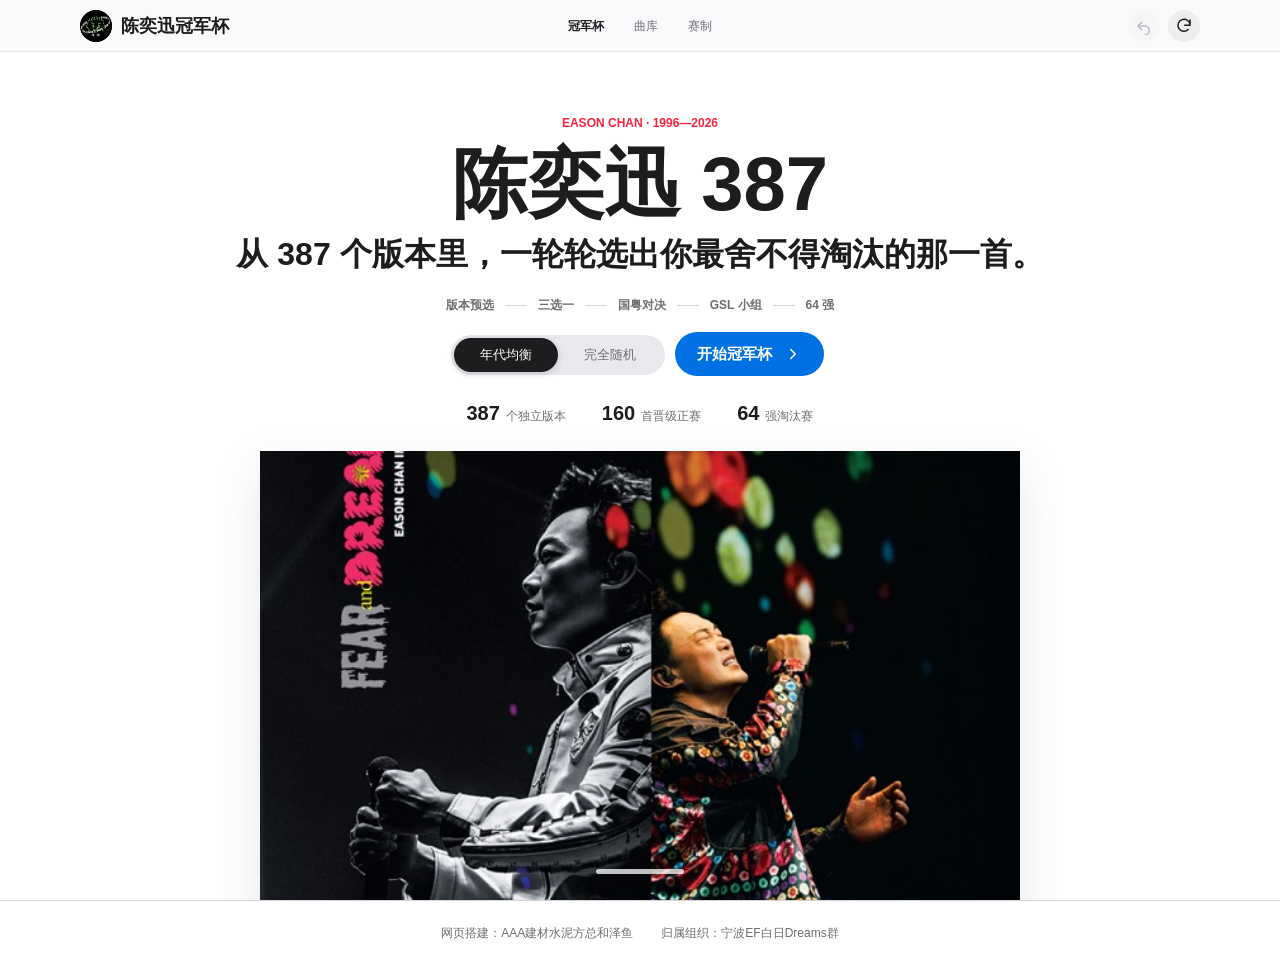
==== commit 31e76c9b: "Add DeepSeek result analysis and poster styling" ====
--- a/index.html
+++ b/index.html
@@ -33,14 +33,14 @@
         <div class="cover-stage" aria-hidden="true">
           <img src="assets/covers/1831490372.jpg" alt="">
           <div class="record"><span></span></div>
-          <div class="cover-caption"><span data-catalog-size>392</span> VERSIONS · ONE CHAMPION</div>
+          <div class="cover-caption"><span data-catalog-size>387</span> VERSIONS · ONE CHAMPION</div>
         </div>
         <div class="setup-copy">
           <p class="eyebrow">EASON CHAN · 1996—2026</p>
-          <h1>陈奕迅 <span data-catalog-size>392</span></h1>
-          <p class="hero-subtitle">经过筛选的所有独立版本，只准留下一首。</p>
+          <h1>陈奕迅 <span data-catalog-size>387</span></h1>
+          <p class="hero-subtitle">从 <span data-catalog-size>387</span> 个版本里，一轮轮选出你最舍不得淘汰的那一首。</p>
           <div class="format-strip" aria-label="比赛阶段">
-            <span>版本预选</span><i></i><span>三选一</span><i></i><span>国粤审判</span><i></i><span>死亡小组</span><i></i><span>64 强</span>
+            <span>版本预选</span><i></i><span>三选一</span><i></i><span>国粤对决</span><i></i><span>GSL 小组</span><i></i><span>64 强</span>
           </div>
           <div class="mode-control" role="group" aria-label="编组方式">
             <button class="mode-button active" data-mode="balanced">年代均衡</button>
@@ -49,7 +49,7 @@
           <button class="primary-button" id="startButton">开始冠军杯<svg viewBox="0 0 24 24" aria-hidden="true"><path d="m9 18 6-6-6-6"/></svg></button>
           <button class="resume-button hidden" id="resumeButton">继续上次赛程</button>
           <dl class="game-facts">
-            <div><dt data-catalog-size>392</dt><dd>个独立版本</dd></div>
+            <div><dt data-catalog-size>387</dt><dd>个独立版本</dd></div>
             <div><dt>160</dt><dd>首晋级正赛</dd></div>
             <div><dt>64</dt><dd>强淘汰赛</dd></div>
           </dl>
@@ -77,7 +77,7 @@
           </div>
         </div>
         <section class="champion-story" aria-labelledby="storyTitle">
-          <div class="story-heading"><div><p class="eyebrow">YOUR CHAMPION MAP</p><h3 id="storyTitle">这首歌，是怎么走到最后的</h3></div><p>冠军的每一步、最舍不得的一票，以及最后留在终局的歌，都在这里。</p></div>
+          <div class="story-heading"><div><p class="eyebrow">YOUR CHAMPION MAP</p><h3 id="storyTitle">这首歌怎么走到了最后</h3></div><p>它一路赢过谁、哪一票让你想得最久，以及最后四强都在这里。</p></div>
           <div class="story-stage">
             <div class="story-lane story-lane-left"><p class="story-lane-title">冠军之路</p><div id="championRoad"></div></div>
             <article class="story-champion" id="storyChampion"></article>
@@ -85,8 +85,25 @@
           </div>
           <div class="story-finals" id="storyFinals"></div>
         </section>
+        <section class="ai-analysis" aria-labelledby="aiAnalysisTitle">
+          <div class="ai-analysis-heading">
+            <div><p class="eyebrow">DEEPSEEK 赛后解析</p><h3 id="aiAnalysisTitle">从你的选择里再看一遍</h3></div>
+            <div class="ai-analysis-action">
+              <button class="primary-button" id="analyzeChoicesButton" type="button">生成 DeepSeek 解析</button>
+              <p>只发送冠军、四强和选择偏好的匿名汇总，不发送完整投票记录。</p>
+            </div>
+          </div>
+          <div class="ai-analysis-status" id="aiAnalysisStatus" role="status" aria-live="polite"></div>
+          <article class="ai-analysis-result hidden" id="aiAnalysisResult">
+            <p class="ai-analysis-kicker">你的选择侧写</p>
+            <h4 id="aiAnalysisHeadline"></h4>
+            <p class="ai-analysis-summary" id="aiAnalysisSummary"></p>
+            <ol class="ai-analysis-observations" id="aiAnalysisObservations"></ol>
+            <p class="ai-analysis-closing" id="aiAnalysisClosing"></p>
+          </article>
+        </section>
         <section class="season-summary" aria-labelledby="summaryTitle">
-          <div class="summary-heading"><div><p class="eyebrow">YOUR VOTING STORY</p><h3 id="summaryTitle">你的选择，全部有迹可循。</h3></div><p>从版本预选到最后一票，按阶段回看你保留和淘汰的每一首歌。</p></div>
+          <div class="summary-heading"><div><p class="eyebrow">YOUR VOTING STORY</p><h3 id="summaryTitle">回头看看你都淘汰了谁</h3></div><p>每一轮的选择都记在这里，可以按阶段慢慢回看。</p></div>
           <div class="summary-stats" id="summaryStats"></div>
           <div class="summary-highlight" id="summaryHighlight"></div>
           <div class="summary-toolbar"><div class="filter-pills" id="summaryFilters"></div><button class="secondary-button hidden" id="exportVotesButton">导出完整记录</button></div>
@@ -96,21 +113,21 @@
     </section>
 
     <section class="view library-view" id="libraryView">
-      <div class="section-heading"><div><p class="eyebrow">THE <span data-catalog-size>392</span></p><h2>完整版本曲库</h2></div><p>同名歌曲按Spotify Track ID独立参赛。录音室、现场和特别版本均保留自己的专辑身份，重制版本和你审查排除的重复版本不参赛。</p></div>
+      <div class="section-heading"><div><p class="eyebrow">THE <span data-catalog-size>387</span></p><h2>完整版本曲库</h2></div><p>同名歌曲按不同 Spotify Track ID 分开参赛。录音室、现场和特别版本都会保留；重制版和已经确认的重复版本不参赛。</p></div>
       <div class="library-toolbar"><input id="librarySearch" type="search" placeholder="搜索歌曲、版本或专辑" aria-label="搜索歌曲、版本或专辑"><div class="filter-pills" id="libraryFilters"><button class="active" data-filter="all">全部</button><button data-filter="studio">录音室</button><button data-filter="live">现场</button><button data-filter="fear">F&amp;D</button></div></div>
       <div class="library-grid" id="libraryGrid"></div>
     </section>
 
     <section class="view method-view" id="methodView">
-      <div class="section-heading"><div><p class="eyebrow">FORMAT &amp; SOURCES</p><h2>更残酷，也更讲道理。</h2></div><p>版本偏好、语言偏好与最终冠军分开审判；每一个复活资格都由此前表现决定。</p></div>
+      <div class="section-heading"><div><p class="eyebrow">FORMAT &amp; SOURCES</p><h2>怎么从曲库走到冠军</h2></div><p>先处理同名版本和国粤版本，再进入小组赛和淘汰赛。复活机会只出现在前半程。</p></div>
       <div class="method-grid format-method">
-        <article><span>01</span><h3>版本预选</h3><p>国粤对应曲先在各自语种内选择录音室或现场版本。《六月飞霜》单独决出版本冠军。</p></article>
-        <article><span>02</span><h3>三选一海选</h3><p>其余版本以三选一为主，产生151个普通席位；国粤候选暂时进入候场区。</p></article>
-        <article><span>03</span><h3>国粤审判</h3><p>七组对应曲在海选末尾正面对决，与《六月飞霜》共同补齐160强。</p></article>
-        <article><span>04</span><h3>死亡小组</h3><p>40个GSL小组采用两胜晋级、两负出局；小组第二还要参加Page最后机会赛。</p></article>
-        <article><span>05</span><h3>有限双败</h3><p>64强前两轮保留一次失败机会，16强起恢复单败，四强以Page赛制决出冠军。</p></article>
+        <article><span>01</span><h3>版本预选</h3><p>同一首歌有多个录音室或现场版本时，先选出一个代表。《六月飞霜》也会单独选版本。</p></article>
+        <article><span>02</span><h3>三选一海选</h3><p>其余版本大多三选一，产生 151 个席位；国粤对应曲先留在候场区。</p></article>
+        <article><span>03</span><h3>国粤对决</h3><p>七组国粤对应曲各选一首，再和《六月飞霜》一起补齐 160 强。</p></article>
+        <article><span>04</span><h3>GSL 小组赛</h3><p>40 个小组采用两胜晋级、两负出局；小组第二还要参加最后机会赛。</p></article>
+        <article><span>05</span><h3>淘汰赛</h3><p>64 强前两轮允许输一次，16 强起单场定胜负，最后四强用 Page 赛制决出冠军。</p></article>
       </div>
-      <div class="source-band"><div><span class="source-stat" data-catalog-size>392</span><span>个参赛版本</span></div><div><span class="source-stat">104</span><span>张对应专辑封面</span></div><div><span class="source-stat">5+</span><span>个平台交叉核对</span></div></div>
+      <div class="source-band"><div><span class="source-stat" data-catalog-size>387</span><span>个参赛版本</span></div><div><span class="source-stat">104</span><span>张对应专辑封面</span></div><div><span class="source-stat">5+</span><span>个平台交叉核对</span></div></div>
       <div class="source-links">
         <a href="version-review.html">同名版本审查表 →</a>
         <a href="https://musiccup.app" target="_blank" rel="noreferrer">赛制参考：MusicCup ↗</a>
@@ -132,7 +149,7 @@
         <button class="poster-close-button" id="closePosterButton" type="button" aria-label="关闭结果图预览">×</button>
       </div>
       <div class="result-poster-stage" id="resultPosterStage" aria-live="polite">
-        <div class="poster-generating" id="posterGenerating"><span></span><strong>正在生成高清结果图</strong><p>封面、32强路径和固定网站二维码正在合成。</p></div>
+        <div class="poster-generating" id="posterGenerating"><span></span><strong>正在生成高清结果图</strong><p>正在加入封面、32 强晋级路线和网站二维码。</p></div>
         <img class="result-poster-preview hidden" id="resultPosterPreview" alt="个人冠军杯结果图">
       </div>
       <p class="poster-mobile-hint" id="posterMobileHint">手机可使用系统分享；在微信或QQ内无法下载时，可长按上方图片保存。</p>
--- a/styles.css
+++ b/styles.css
@@ -1,3 +1,11 @@
+@font-face {
+  font-family: "PingFangShaoHua";
+  src: url("assets/fonts/pingfang-shaohua.woff2") format("woff2");
+  font-style: normal;
+  font-weight: 400;
+  font-display: swap;
+}
+
 :root {
   --page: #f5f5f7;
   --surface: #ffffff;
@@ -310,6 +318,25 @@
 .story-finalist span { display: block; color: #a1a1a6; font-size: 10px; }
 .story-finalist strong { display: block; overflow: hidden; margin-top: 3px; font-size: 14px; text-overflow: ellipsis; white-space: nowrap; }
 .story-empty { margin: 0; color: #a1a1a6; font-size: 13px; }
+.ai-analysis { padding: 84px max(32px, calc((100vw - 1100px) / 2)); border-top: 1px solid #343438; background: #171719; color: #f5f5f7; }
+.ai-analysis-heading { display: grid; grid-template-columns: minmax(0, 1fr) minmax(280px, 420px); align-items: end; gap: 70px; }
+.ai-analysis .eyebrow { color: #a65cff; }
+.ai-analysis-heading h3 { margin: 0; max-width: 650px; font-size: 48px; line-height: 1.08; }
+.ai-analysis-action { display: grid; justify-items: start; gap: 10px; }
+.ai-analysis-action .primary-button { margin: 0; background: #a65cff; }
+.ai-analysis-action .primary-button:hover { background: #9146e9; }
+.ai-analysis-action .primary-button:disabled { opacity: .55; cursor: wait; }
+.ai-analysis-action p, .ai-analysis-status { margin: 0; color: #99969f; font-size: 12px; line-height: 1.55; }
+.ai-analysis-status { min-height: 19px; margin-top: 18px; }
+.ai-analysis-result { margin-top: 48px; padding-top: 34px; border-top: 1px solid #39383f; }
+.ai-analysis-kicker { margin: 0 0 10px; color: #a65cff; font-size: 11px; font-weight: 750; }
+.ai-analysis-result h4 { margin: 0; max-width: 760px; overflow-wrap: anywhere; font-size: 34px; line-height: 1.15; }
+.ai-analysis-summary { max-width: 780px; margin: 16px 0 30px; color: #c5c2ca; font-size: 17px; line-height: 1.7; }
+.ai-analysis-observations { display: grid; grid-template-columns: repeat(3, minmax(0, 1fr)); margin: 0; padding: 0; border-top: 1px solid #39383f; border-bottom: 1px solid #39383f; list-style: none; counter-reset: analysis-point; }
+.ai-analysis-observations li { min-width: 0; padding: 24px 24px 26px 0; color: #d8d5dc; font-size: 14px; line-height: 1.65; counter-increment: analysis-point; }
+.ai-analysis-observations li + li { padding-left: 24px; border-left: 1px solid #39383f; }
+.ai-analysis-observations li::before { display: block; margin-bottom: 12px; color: #a65cff; font-size: 11px; font-weight: 750; content: "0" counter(analysis-point); }
+.ai-analysis-closing { margin: 25px 0 0; color: #99969f; font-size: 13px; }
 .season-summary { padding: 84px max(32px, calc((100vw - 1100px) / 2)); border-top: 1px solid var(--line); background: var(--surface); }
 .summary-heading { display: grid; grid-template-columns: 1fr 1fr; align-items: end; gap: 70px; margin-bottom: 44px; }
 .summary-heading h3 { margin: 0; max-width: 650px; font-size: 48px; line-height: 1.08; }
@@ -372,6 +399,7 @@
   .story-path-item::after, .story-tension-item::before, .story-champion::before, .story-champion::after { display: none; }
   .story-champion { order: -1; max-width: 330px; width: 100%; justify-self: center; }
   .summary-heading { grid-template-columns: 1fr; gap: 16px; }
+  .ai-analysis-heading { grid-template-columns: 1fr; gap: 24px; }
   .summary-stats { grid-template-columns: 1fr 1fr; }
   .summary-stats div:nth-child(3) { border-left: 0; border-top: 1px solid var(--line); }
   .summary-stats div:nth-child(4) { border-top: 1px solid var(--line); }
@@ -393,6 +421,11 @@
   .topbar { padding: 0 12px; }
   .season-summary { padding: 56px 16px 90px; }
   .champion-story { padding: 52px 16px; }
+  .ai-analysis { padding: 56px 16px; }
+  .ai-analysis-heading h3 { font-size: 36px; }
+  .ai-analysis-observations { grid-template-columns: 1fr; }
+  .ai-analysis-observations li, .ai-analysis-observations li + li { padding: 20px 0; border-left: 0; border-top: 1px solid #39383f; }
+  .ai-analysis-observations li:first-child { border-top: 0; }
   .story-heading h3 { font-size: 36px; }
   .story-lane { grid-template-columns: 1fr; }
   .story-finals { grid-template-columns: 1fr; gap: 0; }
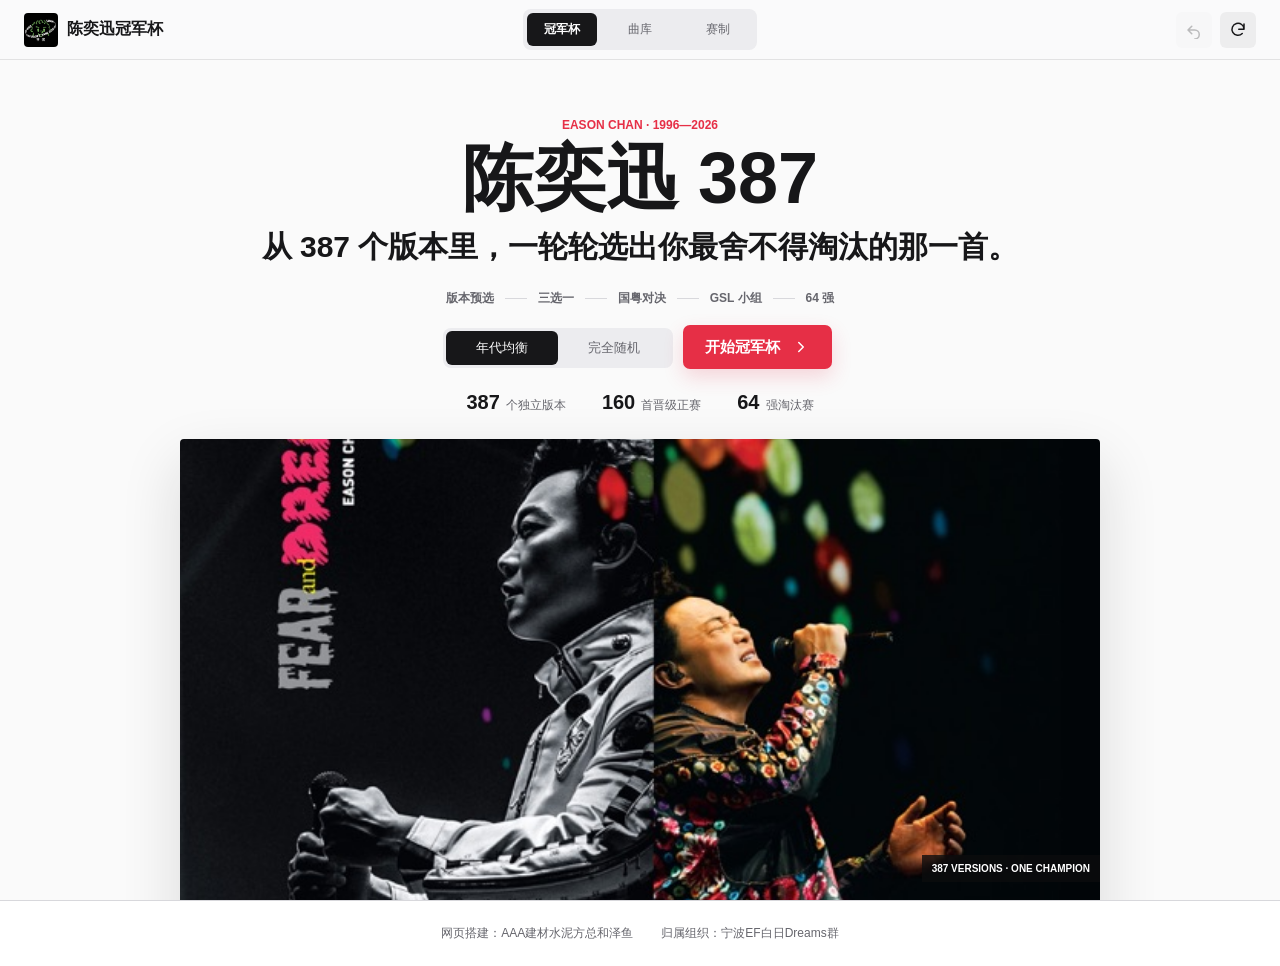
==== commit cb599848: "Polish tournament UI and result poster" ====
--- a/index.html
+++ b/index.html
@@ -149,8 +149,8 @@
         <button class="poster-close-button" id="closePosterButton" type="button" aria-label="关闭结果图预览">×</button>
       </div>
       <div class="result-poster-stage" id="resultPosterStage" aria-live="polite">
-        <div class="poster-generating" id="posterGenerating"><span></span><strong>正在生成高清结果图</strong><p>正在加入封面、32 强晋级路线和网站二维码。</p></div>
-        <img class="result-poster-preview hidden" id="resultPosterPreview" alt="个人冠军杯结果图">
+        <div class="poster-generating" id="posterGenerating"><span></span><strong>正在生成高清结果图</strong><p>正在整理冠军、四强、夺冠之路和网站二维码。</p></div>
+        <img class="result-poster-preview hidden" id="resultPosterPreview" src="assets/branding/result-poster-background.jpg" alt="个人冠军杯结果图">
       </div>
       <p class="poster-mobile-hint" id="posterMobileHint">手机可使用系统分享；在微信或QQ内无法下载时，可长按上方图片保存。</p>
       <div class="result-poster-actions">
--- a/styles.css
+++ b/styles.css
@@ -118,7 +118,7 @@
 .match-counter strong { font-size: 38px; font-weight: 650; }
 .match-counter span { color: var(--secondary); font-size: 16px; }
 .progress-track { max-width: 980px; height: 4px; margin: 22px auto 34px; overflow: hidden; border-radius: 999px; background: var(--soft); }
-.progress-track span { display: block; width: 0; height: 100%; border-radius: inherit; background: var(--blue); transition: width .35s ease; }
+.progress-track span { display: block; width: 0; height: 100%; border-radius: inherit; background: var(--blue); }
 .matchup { display: grid; grid-template-columns: minmax(0, 1fr) 52px minmax(0, 1fr); align-items: center; gap: 18px; max-width: 980px; margin: 0 auto; }
 .versus { display: grid; place-items: center; color: var(--secondary); font-size: 13px; font-weight: 650; text-transform: uppercase; }
 .song-card { display: grid; grid-template-rows: auto minmax(205px, auto) 56px; min-width: 0; overflow: hidden; border-radius: 8px; background: var(--surface); box-shadow: 0 2px 18px rgba(0, 0, 0, .07); }
@@ -244,6 +244,168 @@
 
 @media (prefers-reduced-motion: reduce) {
   *, *::before, *::after { scroll-behavior: auto !important; transition: none !important; }
+}
+
+/* Impeccable refinement: editorial music-cup system */
+:root {
+  --page: #f3f3f4;
+  --surface: #ffffff;
+  --ink: #171719;
+  --secondary: #66666d;
+  --line: #d8d8dc;
+  --soft: #ececef;
+  --blue: #e62f46;
+  --blue-hover: #c91f35;
+  --music: #e62f46;
+  --green: #087b50;
+  --shadow: 0 24px 60px rgba(18, 18, 20, .14);
+  --focus: 0 0 0 4px rgba(230, 47, 70, .2);
+}
+
+button, a, input { transition: color .18s ease, background-color .18s ease, border-color .18s ease, box-shadow .18s ease, transform .18s ease; }
+button:focus-visible, a:focus-visible, input:focus-visible { outline: 2px solid var(--music); outline-offset: 3px; }
+
+.topbar {
+  height: 60px;
+  padding-inline: max(24px, calc((100vw - 1240px) / 2));
+  border-bottom-color: rgba(23, 23, 25, .1);
+  background: rgba(250, 250, 251, .94);
+}
+.brand { font-size: 16px; font-weight: 700; }
+.brand-logo { width: 34px; height: 34px; border-radius: 4px; }
+.view-tabs { gap: 8px; padding: 4px; border-radius: 8px; background: var(--soft); }
+.tab-button { min-width: 70px; padding: 8px 14px; border-radius: 6px; font-size: 12px; }
+.tab-button.active { color: #fff; background: var(--ink); }
+.icon-button { width: 36px; height: 36px; border-radius: 6px; }
+
+main { min-height: calc(100vh - 60px); }
+.setup-screen {
+  min-height: calc(100vh - 60px);
+  grid-template-rows: auto minmax(320px, 1fr);
+  gap: 34px;
+  padding: 58px 24px 0;
+  background: #fafafa;
+}
+.setup-copy { max-width: 980px; }
+.eyebrow { margin-bottom: 10px; letter-spacing: 0; }
+.setup-copy h1 { max-width: 100%; font-size: 72px; line-height: 1; }
+.hero-subtitle { max-width: 820px; margin: 14px auto 0; font-size: 30px; line-height: 1.28; }
+.format-strip { margin-top: 22px; }
+.mode-control { margin-top: 8px; border-radius: 8px; }
+.mode-button { min-width: 112px; border-radius: 6px; }
+.mode-button.active { box-shadow: none; }
+.primary-button, .secondary-button, .resume-button { border-radius: 7px; }
+.primary-button { box-shadow: 0 8px 20px rgba(230, 47, 70, .18); }
+.primary-button:hover { transform: translateY(-1px); box-shadow: 0 11px 24px rgba(230, 47, 70, .24); }
+.primary-button:active { transform: translateY(0); }
+.game-facts { margin-top: 22px; }
+.cover-stage { width: min(980px, 92vw); min-height: 320px; max-height: 470px; }
+.cover-stage > img { bottom: -10%; width: min(920px, 92vw); height: 112%; border-radius: 4px 4px 0 0; }
+.cover-stage::after { display: none; }
+.cover-caption {
+  position: absolute;
+  right: calc(50% - min(460px, 46vw));
+  bottom: 18px;
+  z-index: 2;
+  display: block;
+  padding: 8px 10px;
+  color: #fff;
+  background: rgba(12, 12, 14, .78);
+  font-size: 10px;
+  font-weight: 700;
+}
+
+.match-screen { max-width: 1180px; padding-top: 60px; }
+.match-head h2 { font-size: 44px; }
+.progress-track span { background: var(--music); }
+.group-card { border-color: rgba(23, 23, 25, .12); box-shadow: 0 8px 22px rgba(18, 18, 20, .06); }
+.group-card:hover { transform: translateY(-3px); box-shadow: 0 16px 36px rgba(18, 18, 20, .11); }
+.group-card.selected { border-color: var(--music); box-shadow: var(--focus), 0 16px 36px rgba(18, 18, 20, .11); }
+.group-card.selected .selection-mark { background: var(--music); }
+.stage-submit-wrap { border: 1px solid rgba(23, 23, 25, .08); border-radius: 10px; }
+
+.champion-hero {
+  grid-template-columns: minmax(340px, 470px) minmax(0, 1fr);
+  gap: clamp(50px, 7vw, 104px);
+  max-width: 1220px;
+  min-height: calc(100vh - 60px);
+  padding: 72px 32px 88px;
+}
+.champion-art img { border-radius: 4px; box-shadow: 0 26px 70px rgba(18, 18, 20, .18); }
+.champion-number { right: -14px; top: -18px; width: 68px; height: 68px; border-radius: 8px; background: var(--music); box-shadow: 0 12px 28px rgba(230, 47, 70, .28); }
+.champion-copy h2 { max-width: 720px; font-size: clamp(56px, 6vw, 88px); line-height: .98; }
+.champion-path { max-width: 620px; margin: 24px 0 28px; }
+.champion-actions { flex-wrap: wrap; }
+.champion-actions .primary-button, .champion-actions .secondary-button { min-height: 46px; }
+.finalists { margin-top: 48px; }
+
+.champion-story { padding-block: 96px; background: #111113; }
+.story-heading h3, .ai-analysis-heading h3, .summary-heading h3 { font-size: clamp(40px, 4vw, 54px); letter-spacing: 0; }
+.story-stage { align-items: start; min-height: 0; }
+.story-lane { align-content: start; }
+.story-path-item, .story-tension-item { border-color: #343438; background: #1a1a1d; }
+.story-champion { border-color: #ff5064; background: #202023; box-shadow: 0 12px 36px rgba(0, 0, 0, .28); }
+.story-champion::before, .story-champion::after { background: #ff5064; }
+.story-champion .eyebrow, .story-tension-vs { color: #ff6476; }
+
+.ai-analysis { padding-block: 92px; border-top-color: #343438; background: #1b1b1e; }
+.ai-analysis .eyebrow, .ai-analysis-kicker, .ai-analysis-observations li::before { color: #ff6577; }
+.ai-analysis-action .primary-button { background: var(--music); }
+.ai-analysis-action .primary-button:hover { background: var(--blue-hover); }
+.ai-analysis-result { margin-top: 40px; }
+.ai-analysis-summary { max-width: 860px; }
+.ai-analysis-closing { color: #c2bec5; }
+
+.season-summary { padding-block: 92px; }
+.summary-stats strong { font-variant-numeric: tabular-nums; }
+.summary-highlight { margin: 44px 0; padding: 26px 28px; border-left: 0; border-top: 1px solid var(--music); border-bottom: 1px solid var(--line); }
+.summary-highlight h4 { font-size: 32px; }
+.filter-pills { border-radius: 8px; }
+.filter-pills button { border-radius: 6px; }
+.vote-row { grid-template-columns: 54px 60px minmax(0, 1fr); min-height: 94px; }
+
+.result-poster-modal { background: rgba(10, 10, 12, .82); }
+.result-poster-dialog { width: min(1040px, 100%); border-radius: 8px; background: #151517; }
+.result-poster-head .eyebrow { color: #ff6476; }
+.result-poster-preview { width: min(600px, 100%); }
+.poster-generating span { border-top-color: #ff5064; }
+.poster-close-button { border-radius: 6px; }
+
+@media (max-width: 900px) {
+  .topbar { height: 56px; }
+  .view-tabs { border-radius: 8px; }
+  .tab-button { border-radius: 6px; }
+  .setup-screen { min-height: calc(100vh - 56px - 68px); padding-top: 46px; }
+  .champion-hero { gap: 44px; padding-top: 52px; }
+  .story-stage { gap: 42px; }
+}
+
+@media (max-width: 560px) {
+  .topbar { padding-inline: 12px; }
+  .brand > span { display: none; }
+  .brand-logo { width: 34px; height: 34px; }
+  .view-tabs { bottom: 10px; width: max-content; }
+  .tab-button { min-width: 66px; }
+  .setup-screen { grid-template-rows: auto minmax(240px, 34vh); gap: 24px; padding: 36px 16px 0; }
+  .setup-copy h1 { font-size: 48px; }
+  .hero-subtitle { font-size: 21px; line-height: 1.36; }
+  .format-strip { margin-top: 18px; }
+  .mode-control { width: 100%; max-width: 270px; }
+  .mode-button { flex: 1; min-width: 0; }
+  .setup-copy > .primary-button { width: min(270px, 100%); }
+  .game-facts { gap: 22px; }
+  .cover-stage > img { bottom: -2%; width: 100vw; height: 102%; border-radius: 0; }
+  .cover-caption { right: 8px; bottom: 12px; }
+  .champion-hero { padding: 36px 20px 92px; }
+  .champion-art { width: min(84vw, 390px); }
+  .champion-number { right: -8px; width: 58px; height: 58px; }
+  .champion-copy h2 { font-size: 52px; }
+  .champion-actions { display: grid; grid-template-columns: 1fr; }
+  .champion-actions .primary-button, .champion-actions .secondary-button { width: 100%; }
+  .finalists { margin-top: 36px; }
+  .champion-story, .ai-analysis, .season-summary { padding-block: 64px; }
+  .summary-highlight { padding-inline: 0; }
+  .result-poster-actions .primary-button, .result-poster-actions .secondary-button { min-width: 0; padding-inline: 12px; }
 }
 
 /* 470-version cup */
@@ -346,7 +508,7 @@
 .summary-stats div + div { padding-left: 22px; border-left: 1px solid var(--line); }
 .summary-stats strong { display: block; overflow-wrap: anywhere; font-size: 30px; font-weight: 650; }
 .summary-stats span { display: block; margin-top: 5px; color: var(--secondary); font-size: 12px; }
-.summary-highlight { margin: 50px 0; padding-left: 24px; border-left: 4px solid var(--music); }
+.summary-highlight { margin: 50px 0; padding: 26px 28px; border-top: 1px solid var(--music); border-bottom: 1px solid var(--line); }
 .summary-highlight span { color: var(--music); font-size: 12px; font-weight: 700; }
 .summary-highlight h4 { margin: 9px 0 4px; font-size: 34px; }
 .summary-highlight p { margin: 0; color: var(--secondary); }
@@ -446,3 +608,63 @@
   .result-poster-actions { display: grid; grid-template-columns: 1fr 1fr; padding: 12px 16px 16px; }
   .result-poster-actions #cancelPosterButton { grid-column: 1 / -1; }
 }
+
+/* Final cascade for the incumbent result and tournament surfaces. */
+body .group-card {
+  border-color: rgba(23, 23, 25, .12);
+  box-shadow: 0 8px 22px rgba(18, 18, 20, .06);
+}
+body .group-card:hover { transform: translateY(-3px); box-shadow: 0 16px 36px rgba(18, 18, 20, .11); }
+body .group-card.selected { border-color: var(--music); box-shadow: var(--focus), 0 16px 36px rgba(18, 18, 20, .11); }
+body .group-card.selected .selection-mark { background: var(--music); }
+body .stage-submit-wrap { border: 1px solid rgba(23, 23, 25, .08); border-radius: 10px; }
+body .champion-hero {
+  grid-template-columns: minmax(340px, 470px) minmax(0, 1fr);
+  gap: clamp(50px, 7vw, 104px);
+  max-width: 1220px;
+  min-height: calc(100vh - 60px);
+  padding: 72px 32px 88px;
+}
+body .champion-art img { border-radius: 4px; box-shadow: 0 26px 70px rgba(18, 18, 20, .18); }
+body .champion-number { right: -14px; top: -18px; width: 68px; height: 68px; border-radius: 8px; background: var(--music); box-shadow: 0 12px 28px rgba(230, 47, 70, .28); }
+body .champion-copy h2 { max-width: 720px; font-size: clamp(56px, 6vw, 88px); line-height: .98; }
+body .champion-story { padding-block: 96px; background: #111113; }
+body .story-stage { align-items: start; min-height: 0; }
+body .story-lane { align-content: start; }
+body .story-path-item, body .story-tension-item { border-color: #343438; background: #1a1a1d; }
+body .story-champion { border-color: #ff5064; background: #202023; box-shadow: 0 12px 36px rgba(0, 0, 0, .28); }
+body .story-champion::before, body .story-champion::after { background: #ff5064; }
+body .ai-analysis { padding-block: 92px; border-top-color: #343438; background: #1b1b1e; }
+body .ai-analysis .eyebrow, body .ai-analysis-kicker, body .ai-analysis-observations li::before { color: #ff6577; }
+body .ai-analysis-action .primary-button { background: var(--music); }
+body .season-summary { padding-block: 92px; }
+body .summary-highlight { margin: 44px 0; padding: 26px 28px; border-left: 0; border-top: 1px solid var(--music); border-bottom: 1px solid var(--line); }
+body .filter-pills { border-radius: 8px; }
+body .filter-pills button { border-radius: 6px; }
+body .result-poster-dialog { width: min(1040px, 100%); }
+body .result-poster-preview { width: min(600px, 100%); }
+body .poster-close-button { border-radius: 6px; }
+
+@media (max-width: 900px) {
+  body .champion-hero { grid-template-columns: 1fr; gap: 44px; min-height: auto; max-width: 620px; padding: 52px 24px 92px; }
+  body .champion-story { padding: 72px 24px; }
+  body .story-stage { grid-template-columns: 1fr; gap: 42px; }
+  body .story-lane { grid-template-columns: repeat(2, minmax(0, 1fr)); }
+  body .ai-analysis, body .season-summary { padding: 72px 24px; }
+}
+
+@media (max-width: 560px) {
+  body .brand > span { display: none; }
+  body .topbar { grid-template-columns: auto 1fr auto; }
+  body .view-tabs { position: static; justify-self: center; width: max-content; transform: none; }
+  body main { padding-bottom: 0; }
+  body .champion-hero { padding: 36px 20px 92px; }
+  body .champion-art { width: min(84vw, 390px); }
+  body .champion-number { top: 10px; right: 10px; width: 58px; height: 58px; }
+  body .champion-copy h2 { font-size: 52px; }
+  body .champion-actions { display: grid; grid-template-columns: 1fr; }
+  body .champion-actions .primary-button, body .champion-actions .secondary-button { width: 100%; }
+  body .champion-story, body .ai-analysis, body .season-summary { padding: 64px 16px; }
+  body .story-lane { grid-template-columns: 1fr; }
+  body .summary-highlight { padding-inline: 0; }
+}
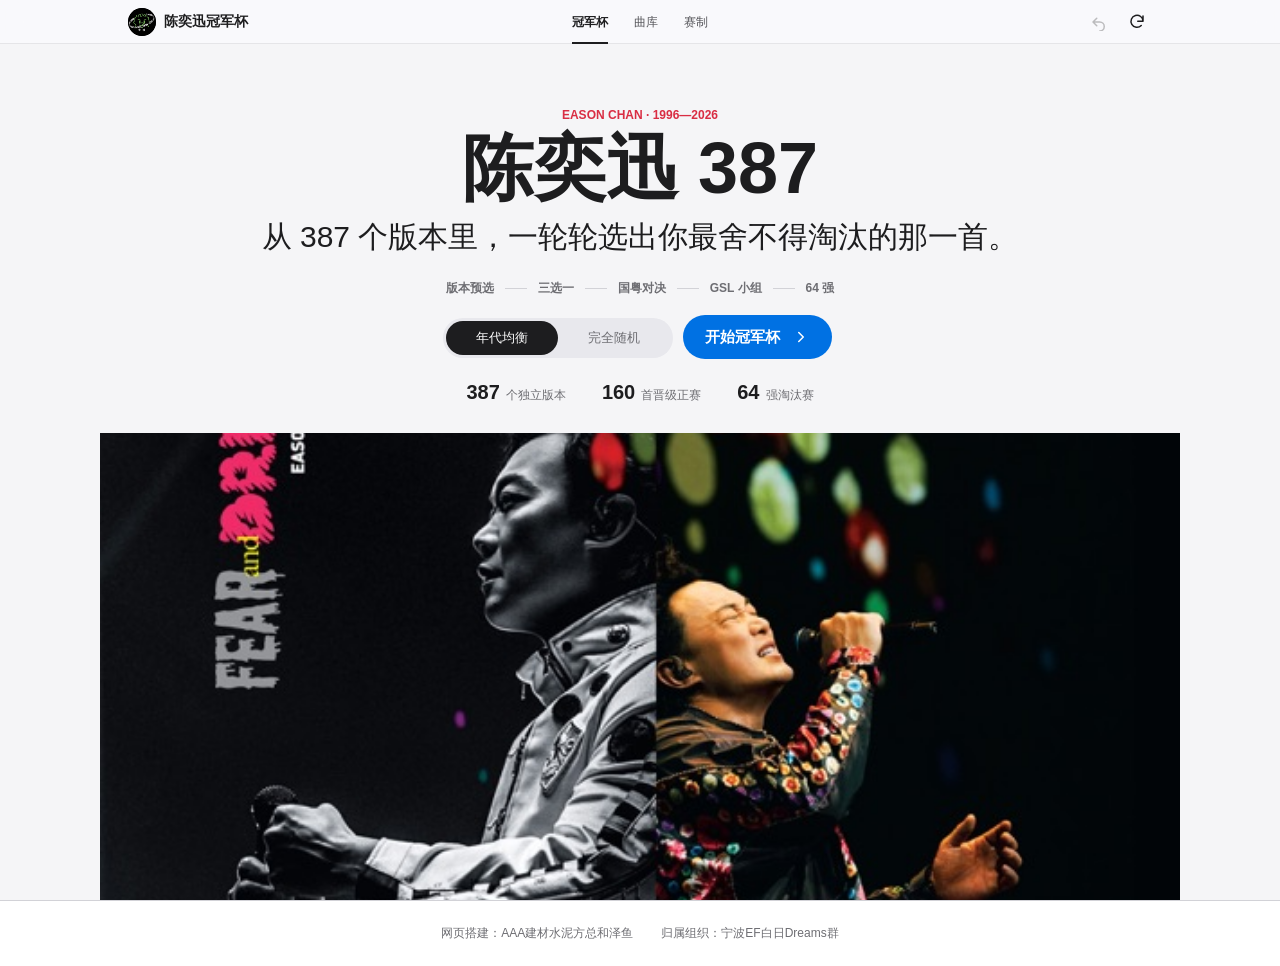
==== commit d5401510: "Expand DeepSeek Pro preference analysis" ====
--- a/index.html
+++ b/index.html
@@ -87,10 +87,10 @@
         </section>
         <section class="ai-analysis" aria-labelledby="aiAnalysisTitle">
           <div class="ai-analysis-heading">
-            <div><p class="eyebrow">DEEPSEEK 赛后解析</p><h3 id="aiAnalysisTitle">从你的选择里再看一遍</h3></div>
+            <div><p class="eyebrow">DEEPSEEK PRO 赛后解析</p><h3 id="aiAnalysisTitle">从每一次取舍里再看一遍</h3></div>
             <div class="ai-analysis-action">
-              <button class="primary-button" id="analyzeChoicesButton" type="button">生成 DeepSeek 解析</button>
-              <p>只发送冠军、四强和选择偏好的匿名汇总，不发送完整投票记录。</p>
+              <button class="primary-button" id="analyzeChoicesButton" type="button">生成 DeepSeek Pro 解析</button>
+              <p>只发送冠军、四强和 12 场代表性对局的匿名汇总，不发送完整投票记录。</p>
             </div>
           </div>
           <div class="ai-analysis-status" id="aiAnalysisStatus" role="status" aria-live="polite"></div>
@@ -99,6 +99,10 @@
             <h4 id="aiAnalysisHeadline"></h4>
             <p class="ai-analysis-summary" id="aiAnalysisSummary"></p>
             <ol class="ai-analysis-observations" id="aiAnalysisObservations"></ol>
+            <section class="ai-analysis-comparisons hidden" id="aiAnalysisComparisonsWrap" aria-labelledby="aiAnalysisComparisonsTitle">
+              <p class="ai-analysis-comparisons-title" id="aiAnalysisComparisonsTitle">关键歌曲对比</p>
+              <div id="aiAnalysisComparisons"></div>
+            </section>
             <p class="ai-analysis-closing" id="aiAnalysisClosing"></p>
           </article>
         </section>
--- a/styles.css
+++ b/styles.css
@@ -498,6 +498,13 @@
 .ai-analysis-observations li { min-width: 0; padding: 24px 24px 26px 0; color: #d8d5dc; font-size: 14px; line-height: 1.65; counter-increment: analysis-point; }
 .ai-analysis-observations li + li { padding-left: 24px; border-left: 1px solid #39383f; }
 .ai-analysis-observations li::before { display: block; margin-bottom: 12px; color: #a65cff; font-size: 11px; font-weight: 750; content: "0" counter(analysis-point); }
+.ai-analysis-comparisons { margin-top: 34px; }
+.ai-analysis-comparisons-title { margin: 0 0 12px; color: #99969f; font-size: 11px; font-weight: 750; }
+.ai-analysis-comparisons > div { display: grid; grid-template-columns: repeat(2, minmax(0, 1fr)); border-top: 1px solid #39383f; }
+.ai-analysis-comparisons article { min-width: 0; padding: 22px 28px 24px 0; border-bottom: 1px solid #39383f; }
+.ai-analysis-comparisons article:nth-child(even) { padding-inline: 28px 0; border-left: 1px solid #39383f; }
+.ai-analysis-comparisons h5 { margin: 0; overflow-wrap: anywhere; color: #f5f5f7; font-size: 16px; line-height: 1.45; }
+.ai-analysis-comparisons article p { margin: 9px 0 0; color: #aaa7af; font-size: 13px; line-height: 1.7; }
 .ai-analysis-closing { margin: 25px 0 0; color: #99969f; font-size: 13px; }
 .season-summary { padding: 84px max(32px, calc((100vw - 1100px) / 2)); border-top: 1px solid var(--line); background: var(--surface); }
 .summary-heading { display: grid; grid-template-columns: 1fr 1fr; align-items: end; gap: 70px; margin-bottom: 44px; }
@@ -588,6 +595,8 @@
   .ai-analysis-observations { grid-template-columns: 1fr; }
   .ai-analysis-observations li, .ai-analysis-observations li + li { padding: 20px 0; border-left: 0; border-top: 1px solid #39383f; }
   .ai-analysis-observations li:first-child { border-top: 0; }
+  .ai-analysis-comparisons > div { grid-template-columns: 1fr; }
+  .ai-analysis-comparisons article, .ai-analysis-comparisons article:nth-child(even) { padding: 20px 0; border-left: 0; }
   .story-heading h3 { font-size: 36px; }
   .story-lane { grid-template-columns: 1fr; }
   .story-finals { grid-template-columns: 1fr; gap: 0; }
@@ -668,3 +677,92 @@
   body .story-lane { grid-template-columns: 1fr; }
   body .summary-highlight { padding-inline: 0; }
 }
+
+/* Apple-inspired restraint: light chrome, image-led sections, one action color. */
+:root {
+  --page: #f5f5f7;
+  --surface: #ffffff;
+  --ink: #1d1d1f;
+  --secondary: #6e6e73;
+  --line: #d2d2d7;
+  --soft: #e8e8ed;
+  --blue: #0071e3;
+  --blue-hover: #0077ed;
+  --music: #d92d43;
+  --shadow: 0 20px 52px rgba(0, 0, 0, .12);
+  --focus: 0 0 0 4px rgba(0, 113, 227, .2);
+}
+
+body .topbar {
+  height: 44px;
+  padding-inline: max(16px, calc((100vw - 1024px) / 2));
+  border-bottom-color: rgba(0, 0, 0, .08);
+  background: rgba(250, 250, 252, .9);
+  backdrop-filter: saturate(180%) blur(20px);
+}
+body .brand { gap: 8px; font-size: 14px; font-weight: 600; }
+body .brand-logo { width: 28px; height: 28px; border-radius: 50%; }
+body .view-tabs { gap: 26px; padding: 0; border-radius: 0; background: transparent; }
+body .tab-button { min-width: 0; height: 44px; padding: 0; border-radius: 0; color: #55555a; font-size: 12px; }
+body .tab-button:hover { color: #000; }
+body .tab-button.active { color: #1d1d1f; background: transparent; box-shadow: inset 0 -2px #1d1d1f; font-weight: 600; }
+body .icon-button { width: 30px; height: 30px; border-radius: 50%; background: transparent; }
+body .icon-button:hover:not(:disabled) { background: rgba(0, 0, 0, .06); }
+
+body main { min-height: calc(100vh - 44px); }
+body .setup-screen {
+  min-height: calc(100vh - 44px);
+  grid-template-rows: auto minmax(340px, 1fr);
+  gap: 38px;
+  padding-top: 64px;
+  background: #f5f5f7;
+}
+body .setup-copy h1 { font-size: 72px; font-weight: 650; }
+body .hero-subtitle { max-width: 760px; font-size: 30px; font-weight: 500; }
+body .mode-control { margin-top: 10px; border-radius: 999px; }
+body .mode-button { border-radius: 999px; }
+body .mode-button.active { background: #1d1d1f; }
+body .primary-button, body .secondary-button, body .resume-button { border-radius: 999px; }
+body .primary-button { background: var(--blue); box-shadow: none; }
+body .primary-button:hover { transform: none; background: var(--blue-hover); box-shadow: none; }
+body .secondary-button, body .resume-button { background: var(--soft); }
+body .cover-stage { width: min(1120px, 94vw); max-height: 500px; }
+body .cover-stage > img { bottom: -8%; width: min(1080px, 94vw); height: 110%; border-radius: 0; box-shadow: none; }
+body .cover-caption { display: none; }
+
+body .progress-track span { background: var(--blue); }
+body .group-card:hover { transform: translateY(-2px); box-shadow: 0 12px 28px rgba(0, 0, 0, .09); }
+body .group-card.selected { border-color: var(--blue); box-shadow: var(--focus); }
+body .group-card.selected .selection-mark { background: var(--blue); }
+body .stage-submit-wrap { border-radius: 999px; }
+
+body .champion-hero { min-height: calc(100vh - 44px); }
+body .champion-number { border-radius: 50%; }
+body .champion-copy h2 { font-weight: 650; }
+body .champion-story { background: #000; }
+body .story-champion { border-color: #424245; background: #1d1d1f; box-shadow: none; }
+body .story-champion::before, body .story-champion::after { background: #6e6e73; }
+body .ai-analysis { background: #1d1d1f; }
+body .ai-analysis .eyebrow, body .ai-analysis-kicker, body .ai-analysis-observations li::before { color: #2997ff; }
+body .ai-analysis-action .primary-button { background: #0071e3; }
+body .ai-analysis-action .primary-button:hover { background: #0077ed; }
+body .summary-highlight { border-top-color: var(--blue); }
+body .result-poster-dialog { background: #1d1d1f; }
+body .result-poster-head .eyebrow { color: #2997ff; }
+body .poster-generating span { border-top-color: #2997ff; }
+
+@media (max-width: 900px) {
+  body .topbar { height: 48px; }
+  body .setup-screen { min-height: calc(100vh - 48px); padding-top: 48px; }
+  body .champion-hero { min-height: auto; }
+}
+
+@media (max-width: 560px) {
+  body .topbar { height: 48px; padding-inline: 10px; }
+  body .view-tabs { gap: 20px; }
+  body .tab-button { height: 48px; }
+  body .setup-screen { grid-template-rows: auto minmax(230px, 34vh); padding-top: 40px; }
+  body .setup-copy h1 { font-size: 48px; }
+  body .hero-subtitle { font-size: 21px; }
+  body .cover-stage > img { width: 100vw; }
+}
